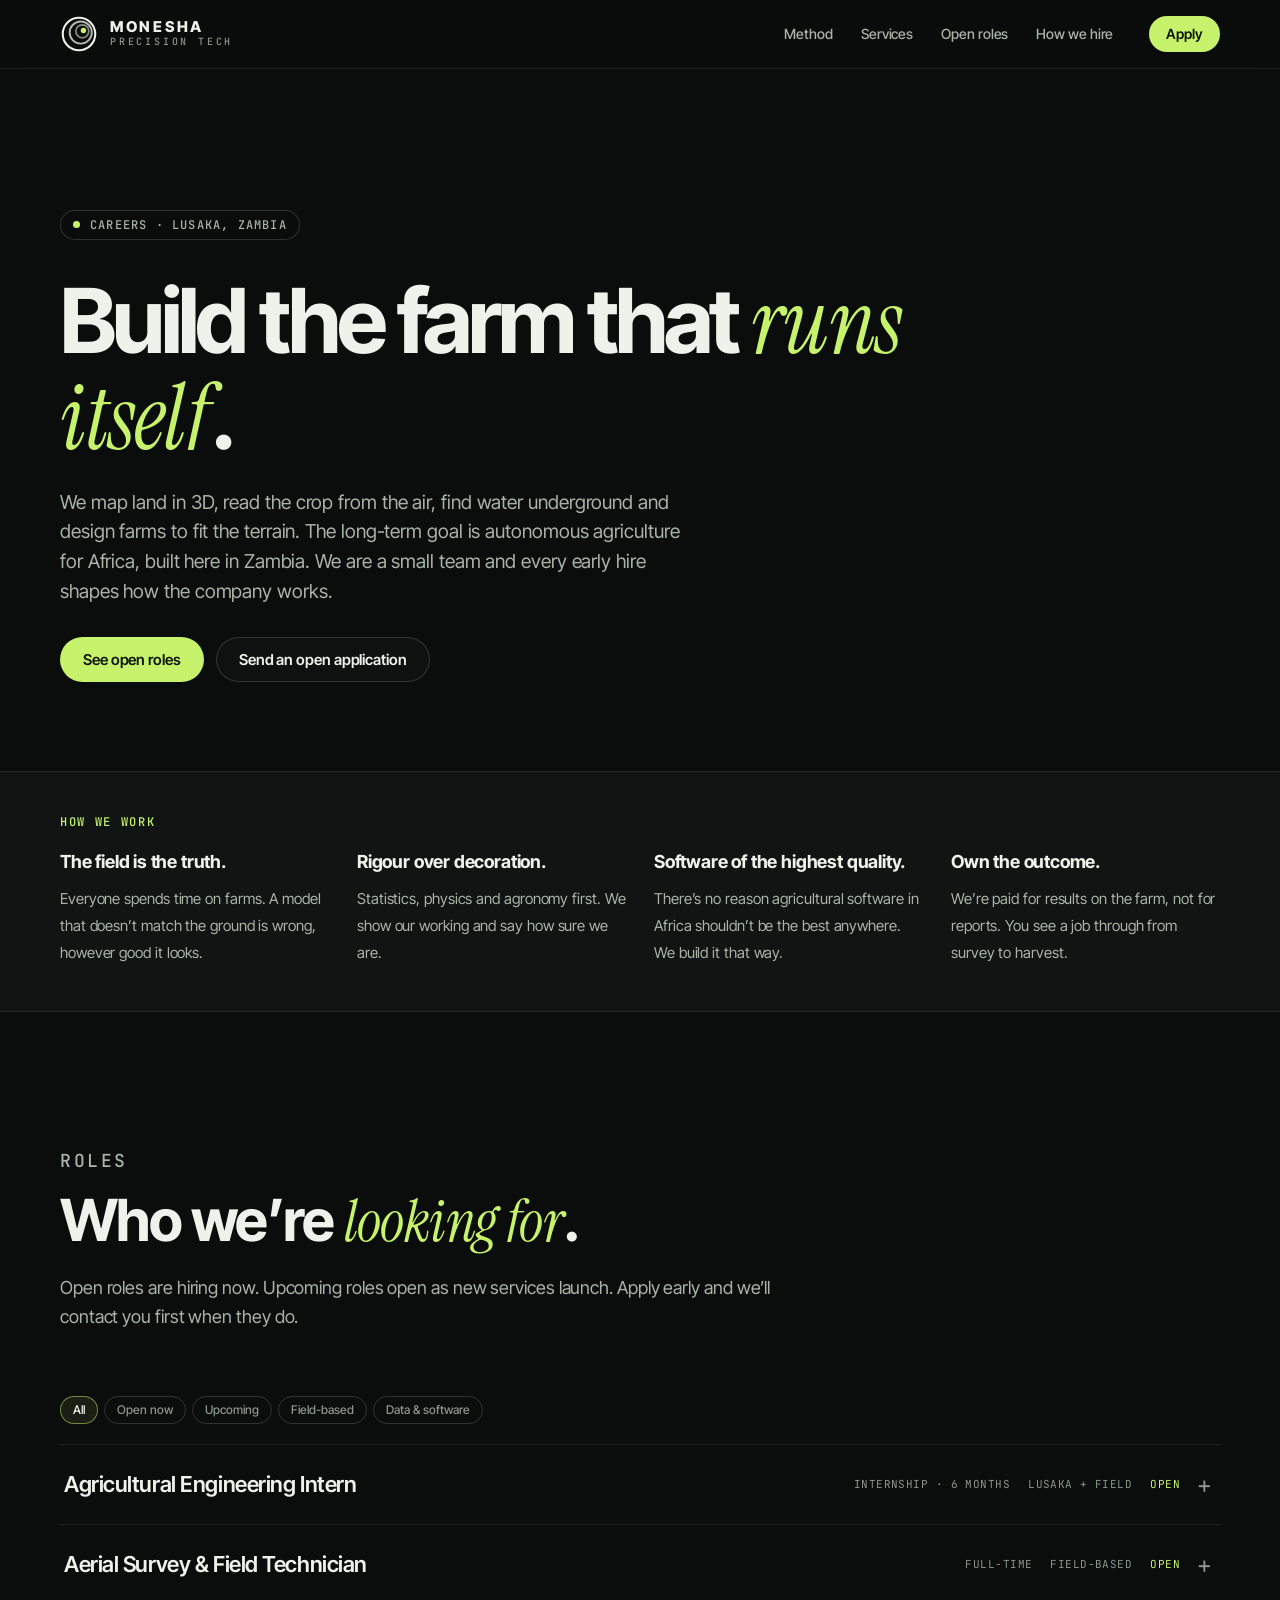
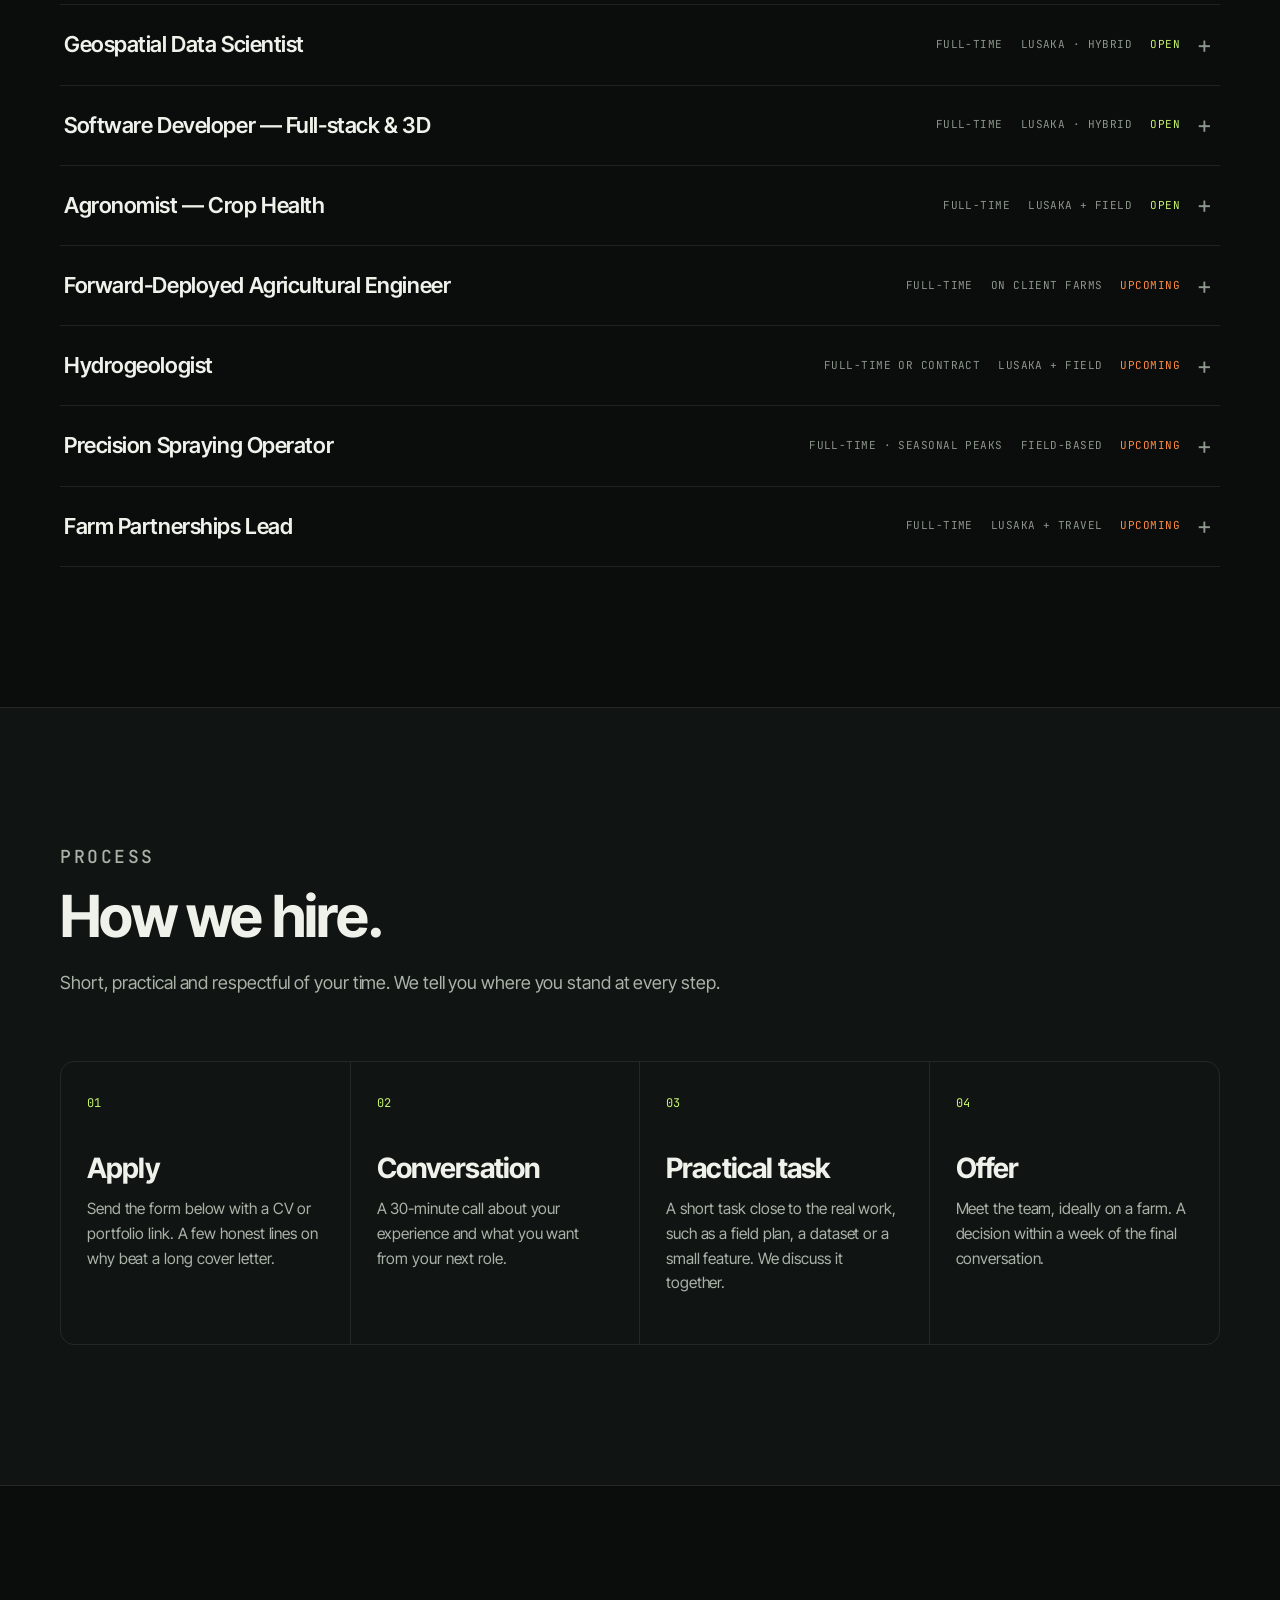
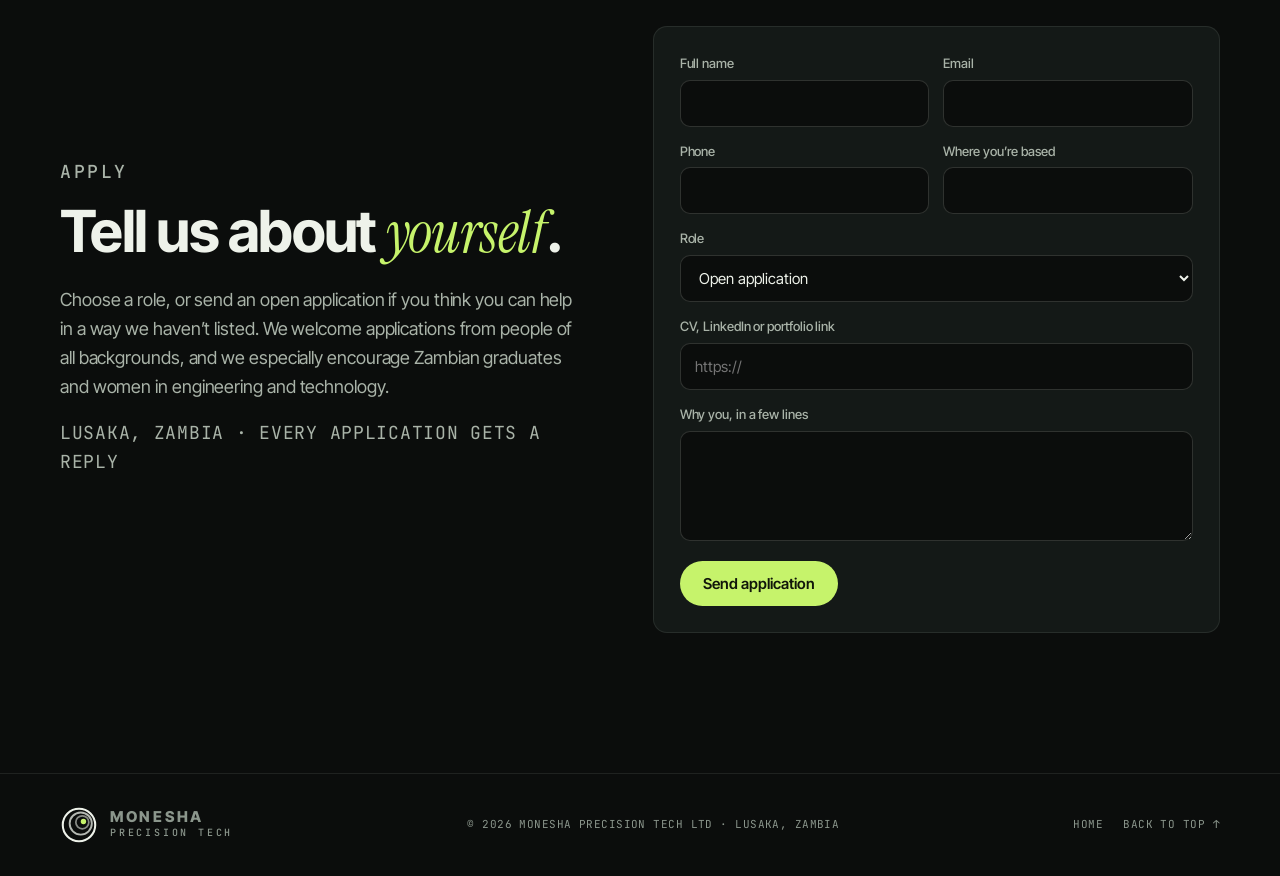
==== careers.html @ 2f316103 "Monesha Precision Tech website Landing page with a live 3D digital twin, groundwater model, crop fit" ====
<!doctype html>
<html lang="en" class="no-js">
<head>
  <meta charset="utf-8">
  <meta name="viewport" content="width=device-width, initial-scale=1">
  <title>Careers — Monesha Precision Tech</title>
  <meta name="description" content="Join Monesha Precision Tech in Lusaka. Roles in agricultural engineering, geospatial data science, software, agronomy and field survey.">
  <meta name="theme-color" content="#0b0d0c">
  <link rel="icon" href="assets/logo.svg" type="image/svg+xml">
  <link rel="icon" href="assets/icons/favicon-32.png" sizes="32x32" type="image/png">
  <link rel="canonical" href="https://chipo385.github.io/monesha/careers.html">
  <link rel="manifest" href="site.webmanifest">
  <link rel="apple-touch-icon" href="assets/icons/apple-touch-icon.png">
  <meta property="og:type" content="website">
  <meta property="og:site_name" content="Monesha Precision Tech">
  <meta property="og:title" content="Careers — Monesha Precision Tech">
  <meta property="og:description" content="Join Monesha Precision Tech in Lusaka. Roles in agricultural engineering, geospatial data science, software, agronomy and field survey.">
  <meta property="og:url" content="https://chipo385.github.io/monesha/careers.html">
  <meta property="og:image" content="https://chipo385.github.io/monesha/assets/og.jpg">
  <meta property="og:image:width" content="1200">
  <meta property="og:image:height" content="630">
  <meta property="og:locale" content="en_ZM">
  <meta name="twitter:card" content="summary_large_image">
  <meta name="twitter:title" content="Careers — Monesha Precision Tech">
  <meta name="twitter:description" content="Join Monesha Precision Tech in Lusaka. Roles in agricultural engineering, geospatial data science, software, agronomy and field survey.">
  <meta name="twitter:image" content="https://chipo385.github.io/monesha/assets/og.jpg">
  <script>document.documentElement.className = document.documentElement.className.replace("no-js", "js");</script>
  <link rel="preconnect" href="https://fonts.googleapis.com">
  <link rel="preconnect" href="https://fonts.gstatic.com" crossorigin>
  <link href="https://fonts.googleapis.com/css2?family=Inter+Tight:wght@400;500;600;700;800&family=Instrument+Serif:ital@0;1&family=JetBrains+Mono:wght@400;500&display=swap" rel="stylesheet">
  <link rel="stylesheet" href="css/styles.css">
</head>
<body>
  <a class="skip" href="#main">Skip to content</a>

  <header class="nav" id="top">
    <div class="wrap nav__inner">
      <a class="brand" href="index.html" aria-label="Monesha Precision Tech home">
        <svg class="brand__mark" viewBox="0 0 48 48" fill="none" aria-hidden="true"><circle cx="24" cy="24" r="20.5" stroke="currentColor" stroke-width="2.6"/><circle cx="26.2" cy="22.2" r="14" stroke="currentColor" stroke-width="2.4" opacity=".75"/><circle cx="28.2" cy="20.6" r="8.2" stroke="currentColor" stroke-width="2.2" opacity=".55"/><circle cx="29.6" cy="19.5" r="3.4" class="brand__dot"/></svg>
        <span class="brand__word">MONESHA<small>PRECISION TECH</small></span>
      </a>
      <nav class="nav__links" aria-label="Primary">
        <a href="index.html#method">Method</a>
        <a href="index.html#engage">Services</a>
        <a href="#roles">Open roles</a>
        <a href="#how">How we hire</a>
      </nav>
      <a class="btn btn--primary btn--sm" href="#apply">Apply</a>
      <button class="nav__toggle" aria-label="Open menu" aria-expanded="false" aria-controls="mobile-menu"><span></span><span></span></button>
    </div>
    <nav class="nav__mobile" id="mobile-menu" aria-label="Mobile" hidden>
      <a href="index.html">Home</a><a href="index.html#engage">Services</a><a href="#roles">Open roles</a><a href="#how">How we hire</a>
      <a href="#apply" class="btn btn--primary">Apply</a>
    </nav>
  </header>

  <main id="main">
    <section class="section careers-hero" aria-labelledby="c-title">
      <div class="wrap">
        <p class="eyebrow"><span class="pulse"></span>Careers · Lusaka, Zambia</p>
        <h1 id="c-title">Build the farm that <em>runs itself</em>.</h1>
        <p class="lede">We map land in 3D, read the crop from the air, find water underground and design farms to fit the terrain. The long-term goal is autonomous agriculture for Africa, built here in Zambia. We are a small team and every early hire shapes how the company works.</p>
        <div class="hero__cta">
          <a class="btn btn--primary" href="#roles">See open roles</a>
          <a class="btn btn--ghost" href="#apply">Send an open application</a>
        </div>
      </div>
    </section>

    <section class="band" aria-labelledby="values-title">
      <div class="wrap">
        <h2 id="values-title" class="kicker">How we work</h2>
        <ul class="values">
          <li><strong>The field is the truth.</strong><span>Everyone spends time on farms. A model that doesn’t match the ground is wrong, however good it looks.</span></li>
          <li><strong>Rigour over decoration.</strong><span>Statistics, physics and agronomy first. We show our working and say how sure we are.</span></li>
          <li><strong>Software of the highest quality.</strong><span>There’s no reason agricultural software in Africa shouldn’t be the best anywhere. We build it that way.</span></li>
          <li><strong>Own the outcome.</strong><span>We’re paid for results on the farm, not for reports. You see a job through from survey to harvest.</span></li>
        </ul>
      </div>
    </section>

    <section class="section" id="roles" aria-labelledby="roles-title">
      <div class="wrap">
        <header class="section__head">
          <p class="kicker">Roles</p>
          <h2 id="roles-title">Who we’re <em>looking for</em>.</h2>
          <p>Open roles are hiring now. Upcoming roles open as new services launch. Apply early and we’ll contact you first when they do.</p>
        </header>

        <div class="chips role-filter" role="group" aria-label="Filter roles">
          <button class="chip is-on" data-filter="all" aria-pressed="true">All</button>
          <button class="chip" data-filter="open" aria-pressed="false">Open now</button>
          <button class="chip" data-filter="upcoming" aria-pressed="false">Upcoming</button>
          <button class="chip" data-filter="field" aria-pressed="false">Field-based</button>
          <button class="chip" data-filter="tech" aria-pressed="false">Data &amp; software</button>
        </div>

        <div class="roles">
          <details class="role" data-tags="open field" id="role-ag-intern">
            <summary>
              <span class="role__title">Agricultural Engineering Intern</span>
              <span class="role__meta mono"><span>Internship · 6 months</span><span>Lusaka + field</span><span class="role__status is-open">Open</span></span>
            </summary>
            <div class="role__body">
              <p>Work alongside our engineers on real farm projects: surveys, irrigation layouts, drainage plans and borehole siting. You’ll learn how a farm is designed from a 3D model and then built on the ground.</p>
              <div class="role__cols">
                <div><h4>You will</h4><ul>
                  <li>Join field surveys and soil sampling across Central Province</li>
                  <li>Help draft irrigation, drainage and field layouts in CAD and GIS</li>
                  <li>Check designs against the terrain model and site conditions</li>
                  <li>Write up field reports for clients</li>
                </ul></div>
                <div><h4>You bring</h4><ul>
                  <li>Final-year or recent graduate in agricultural, civil or water engineering</li>
                  <li>Basic CAD or GIS skills, or real eagerness to learn them fast</li>
                  <li>Happy working outdoors and travelling to farms</li>
                  <li>Driver’s licence is a plus</li>
                </ul></div>
              </div>
              <a class="btn btn--ghost btn--sm" href="#apply" data-apply="Agricultural Engineering Intern">Apply for this role</a>
            </div>
          </details>

          <details class="role" data-tags="open field" id="role-field-tech">
            <summary>
              <span class="role__title">Aerial Survey &amp; Field Technician</span>
              <span class="role__meta mono"><span>Full-time</span><span>Field-based</span><span class="role__status is-open">Open</span></span>
            </summary>
            <div class="role__body">
              <p>Plan and fly aerial surveys, run ground control and soil sampling, and make sure every dataset that comes back from a farm is complete, accurate and safe to use.</p>
              <div class="role__cols">
                <div><h4>You will</h4><ul>
                  <li>Plan and fly mapping and crop-health missions on client farms</li>
                  <li>Set out ground control and check positional accuracy</li>
                  <li>Collect soil samples and field observations to protocol</li>
                  <li>Keep flight logs, maintenance records and safety procedures up to date</li>
                </ul></div>
                <div><h4>You bring</h4><ul>
                  <li>A remote pilot licence from the Zambia Civil Aviation Authority, or willingness to get one with our support</li>
                  <li>Comfort with GPS, mapping apps and basic data handling</li>
                  <li>Careful, safety-first habits</li>
                  <li>Valid driver’s licence and readiness to travel</li>
                </ul></div>
              </div>
              <a class="btn btn--ghost btn--sm" href="#apply" data-apply="Aerial Survey & Field Technician">Apply for this role</a>
            </div>
          </details>

          <details class="role" data-tags="open tech" id="role-data">
            <summary>
              <span class="role__title">Geospatial Data Scientist</span>
              <span class="role__meta mono"><span>Full-time</span><span>Lusaka · hybrid</span><span class="role__status is-open">Open</span></span>
            </summary>
            <div class="role__body">
              <p>Turn aerial, satellite and soil data into the maps and models clients act on: crop health, stress and disease detection, yield estimates, terrain and water analysis, and crop suitability.</p>
              <div class="role__cols">
                <div><h4>You will</h4><ul>
                  <li>Build processing pipelines for imagery, terrain and point-cloud data</li>
                  <li>Develop and validate models for crop stress, pests, disease and yield</li>
                  <li>Produce prescription maps for fertiliser, lime and targeted spraying</li>
                  <li>Ground-truth results with the field team and measure accuracy honestly</li>
                </ul></div>
                <div><h4>You bring</h4><ul>
                  <li>Strong Python or R, and solid statistics</li>
                  <li>Experience with remote sensing or GIS (raster, vector, coordinate systems)</li>
                  <li>Machine learning for images or spatial data</li>
                  <li>Interest in agriculture; you don’t need to be an agronomist</li>
                </ul></div>
              </div>
              <a class="btn btn--ghost btn--sm" href="#apply" data-apply="Geospatial Data Scientist">Apply for this role</a>
            </div>
          </details>

          <details class="role" data-tags="open tech" id="role-dev">
            <summary>
              <span class="role__title">Software Developer — Full-stack &amp; 3D</span>
              <span class="role__meta mono"><span>Full-time</span><span>Lusaka · hybrid</span><span class="role__status is-open">Open</span></span>
            </summary>
            <div class="role__body">
              <p>Build the platform where clients see their farm: 3D terrain models in the browser, crop and water layers, alerts and reports. It has to be fast, reliable and work on a farm office connection.</p>
              <div class="role__cols">
                <div><h4>You will</h4><ul>
                  <li>Build the web platform front to back: interfaces, APIs and data storage</li>
                  <li>Render large terrain and map datasets smoothly in the browser</li>
                  <li>Build alerting for flood, fire, pests, disease and change</li>
                  <li>Make it work offline and on low bandwidth</li>
                </ul></div>
                <div><h4>You bring</h4><ul>
                  <li>Solid JavaScript/TypeScript and a backend language</li>
                  <li>Experience shipping and maintaining production web apps</li>
                  <li>Interest in WebGL/3D, maps or geospatial data</li>
                  <li>High standards for quality, testing and design</li>
                </ul></div>
              </div>
              <a class="btn btn--ghost btn--sm" href="#apply" data-apply="Software Developer — Full-stack & 3D">Apply for this role</a>
            </div>
          </details>

          <details class="role" data-tags="open field" id="role-agronomist">
            <summary>
              <span class="role__title">Agronomist — Crop Health</span>
              <span class="role__meta mono"><span>Full-time</span><span>Lusaka + field</span><span class="role__status is-open">Open</span></span>
            </summary>
            <div class="role__body">
              <p>Be the bridge between the data and the farmer. You’ll interpret crop-health maps, confirm what’s happening in the field and turn it into clear, practical advice.</p>
              <div class="role__cols">
                <div><h4>You will</h4><ul>
                  <li>Scout flagged zones and confirm pests, disease and nutrient problems</li>
                  <li>Translate analysis into recommendations farmers can act on</li>
                  <li>Advise on crop choice, soil correction and fertiliser plans</li>
                  <li>Help train our models by labelling field observations</li>
                </ul></div>
                <div><h4>You bring</h4><ul>
                  <li>Degree in agronomy, crop science or soil science</li>
                  <li>Field experience with Zambian crops: maize, soybean, wheat, horticulture or orchards</li>
                  <li>Clear communication with farm owners and managers</li>
                  <li>Curiosity about data and remote sensing</li>
                </ul></div>
              </div>
              <a class="btn btn--ghost btn--sm" href="#apply" data-apply="Agronomist — Crop Health">Apply for this role</a>
            </div>
          </details>

          <details class="role" data-tags="upcoming field" id="role-fde">
            <summary>
              <span class="role__title">Forward-Deployed Agricultural Engineer</span>
              <span class="role__meta mono"><span>Full-time</span><span>On client farms</span><span class="role__status">Upcoming</span></span>
            </summary>
            <div class="role__body">
              <p>Embed with a client from survey to commissioning. You own the engineering on site and make sure the farm that was modelled is the farm that gets built.</p>
              <div class="role__cols">
                <div><h4>You will</h4><ul>
                  <li>Lead the design of irrigation, water and drainage systems</li>
                  <li>Supervise contractors and installation against the drawings</li>
                  <li>Commission systems and train farm staff</li>
                  <li>Feed site lessons back into our design tools</li>
                </ul></div>
                <div><h4>You bring</h4><ul>
                  <li>3+ years in agricultural or irrigation engineering</li>
                  <li>Hydraulic design experience (pivots, drip, pumping)</li>
                  <li>Registration with the Engineering Institution of Zambia, or working towards it</li>
                  <li>Comfort leading on site, far from the office</li>
                </ul></div>
              </div>
              <a class="btn btn--ghost btn--sm" href="#apply" data-apply="Forward-Deployed Agricultural Engineer">Register interest</a>
            </div>
          </details>

          <details class="role" data-tags="upcoming field" id="role-hydro">
            <summary>
              <span class="role__title">Hydrogeologist</span>
              <span class="role__meta mono"><span>Full-time or contract</span><span>Lusaka + field</span><span class="role__status">Upcoming</span></span>
            </summary>
            <div class="role__body">
              <p>Lead our groundwater work: structural mapping, geophysical surveys and borehole siting, from desk study to pump test.</p>
              <div class="role__cols">
                <div><h4>You will</h4><ul>
                  <li>Interpret terrain, lineament and geophysical data for drilling targets</li>
                  <li>Build water-table and aquifer models for client sites</li>
                  <li>Supervise drilling and pump tests</li>
                  <li>Write groundwater reports and permit applications</li>
                </ul></div>
                <div><h4>You bring</h4><ul>
                  <li>Degree in geology, hydrogeology or geophysics</li>
                  <li>Groundwater experience in basement or sedimentary terrain</li>
                  <li>Familiarity with Zambian water resource regulations</li>
                </ul></div>
              </div>
              <a class="btn btn--ghost btn--sm" href="#apply" data-apply="Hydrogeologist">Register interest</a>
            </div>
          </details>

          <details class="role" data-tags="upcoming field" id="role-spray">
            <summary>
              <span class="role__title">Precision Spraying Operator</span>
              <span class="role__meta mono"><span>Full-time · seasonal peaks</span><span>Field-based</span><span class="role__status">Upcoming</span></span>
            </summary>
            <div class="role__body">
              <p>Run targeted spraying missions on the zones our crop analysis flags. Precise, safe and fully recorded.</p>
              <div class="role__cols">
                <div><h4>You will</h4><ul>
                  <li>Plan and fly targeted spraying from prescription maps</li>
                  <li>Mix and handle crop protection products safely</li>
                  <li>Record every application for the client and regulators</li>
                </ul></div>
                <div><h4>You bring</h4><ul>
                  <li>Remote pilot licence, or willingness to get one</li>
                  <li>Training or experience in agrochemical handling</li>
                  <li>Strict safety discipline</li>
                </ul></div>
              </div>
              <a class="btn btn--ghost btn--sm" href="#apply" data-apply="Precision Spraying Operator">Register interest</a>
            </div>
          </details>

          <details class="role" data-tags="upcoming" id="role-bd">
            <summary>
              <span class="role__title">Farm Partnerships Lead</span>
              <span class="role__meta mono"><span>Full-time</span><span>Lusaka + travel</span><span class="role__status">Upcoming</span></span>
            </summary>
            <div class="role__body">
              <p>Grow our client base among commercial farms, plantations, investors and agricultural lenders, and keep those clients for the long term.</p>
              <div class="role__cols">
                <div><h4>You will</h4><ul>
                  <li>Build relationships across Mkushi, Chisamba, Mazabuka and Mpongwe</li>
                  <li>Turn pilots into long-term Watch subscriptions</li>
                  <li>Develop partnerships with banks, input suppliers and estates</li>
                </ul></div>
                <div><h4>You bring</h4><ul>
                  <li>A network in Zambian commercial agriculture or agri-finance</li>
                  <li>A record of closing and keeping business clients</li>
                  <li>Enough technical curiosity to explain what we do clearly</li>
                </ul></div>
              </div>
              <a class="btn btn--ghost btn--sm" href="#apply" data-apply="Farm Partnerships Lead">Register interest</a>
            </div>
          </details>
        </div>
        <p class="roles__empty" hidden>No roles match this filter.</p>
      </div>
    </section>

    <section class="section section--alt" id="how" aria-labelledby="how-title">
      <div class="wrap">
        <header class="section__head">
          <p class="kicker">Process</p>
          <h2 id="how-title">How we hire.</h2>
          <p>Short, practical and respectful of your time. We tell you where you stand at every step.</p>
        </header>
        <ol class="steps">
          <li class="step"><span class="step__n mono">01</span><h3>Apply</h3><p>Send the form below with a CV or portfolio link. A few honest lines on why beat a long cover letter.</p></li>
          <li class="step"><span class="step__n mono">02</span><h3>Conversation</h3><p>A 30-minute call about your experience and what you want from your next role.</p></li>
          <li class="step"><span class="step__n mono">03</span><h3>Practical task</h3><p>A short task close to the real work, such as a field plan, a dataset or a small feature. We discuss it together.</p></li>
          <li class="step"><span class="step__n mono">04</span><h3>Offer</h3><p>Meet the team, ideally on a farm. A decision within a week of the final conversation.</p></li>
        </ol>
      </div>
    </section>

    <section class="section" id="apply" aria-labelledby="apply-title">
      <div class="wrap split">
        <div class="split__text">
          <p class="kicker">Apply</p>
          <h2 id="apply-title">Tell us about <em>yourself</em>.</h2>
          <p>Choose a role, or send an open application if you think you can help in a way we haven’t listed. We welcome applications from people of all backgrounds, and we especially encourage Zambian graduates and women in engineering and technology.</p>
          <ul class="contact-list" data-contact-group>
            <li><a data-contact="email" hidden><span class="mono">Email</span><span data-value></span></a></li>
          </ul>
          <p class="mono small">Lusaka, Zambia · every application gets a reply</p>
        </div>
        <form class="form card" id="apply-form" novalidate>
          <div class="form__grid">
            <label>Full name<input name="name" autocomplete="name" required></label>
            <label>Email<input name="email" type="email" autocomplete="email" required></label>
            <label>Phone<input name="phone" type="tel" autocomplete="tel"></label>
            <label>Where you’re based<input name="location"></label>
            <label class="full">Role
              <select name="role" id="apply-role">
                <option>Open application</option>
                <option>Agricultural Engineering Intern</option>
                <option>Aerial Survey &amp; Field Technician</option>
                <option>Geospatial Data Scientist</option>
                <option>Software Developer — Full-stack &amp; 3D</option>
                <option>Agronomist — Crop Health</option>
                <option>Forward-Deployed Agricultural Engineer</option>
                <option>Hydrogeologist</option>
                <option>Precision Spraying Operator</option>
                <option>Farm Partnerships Lead</option>
              </select>
            </label>
            <label class="full">CV, LinkedIn or portfolio link<input name="link" type="url" placeholder="https://"></label>
            <label class="full">Why you, in a few lines<textarea name="message" rows="4"></textarea></label>
            <label class="hp" aria-hidden="true">Leave empty<input name="_gotcha" tabindex="-1" autocomplete="off"></label>
          </div>
          <button class="btn btn--primary" type="submit">Send application</button>
          <p class="form__status" role="status"></p>
        </form>
      </div>
    </section>
  </main>

  <footer class="footer">
    <div class="wrap footer__inner">
      <a class="brand" href="index.html"><svg class="brand__mark" viewBox="0 0 48 48" fill="none" aria-hidden="true"><circle cx="24" cy="24" r="20.5" stroke="currentColor" stroke-width="2.6"/><circle cx="26.2" cy="22.2" r="14" stroke="currentColor" stroke-width="2.4" opacity=".75"/><circle cx="28.2" cy="20.6" r="8.2" stroke="currentColor" stroke-width="2.2" opacity=".55"/><circle cx="29.6" cy="19.5" r="3.4" class="brand__dot"/></svg><span class="brand__word">MONESHA<small>PRECISION TECH</small></span></a>
      <p class="mono">© <span id="year">2026</span> Monesha Precision Tech Ltd · Lusaka, Zambia</p>
      <nav class="footer__links" aria-label="Footer">
        <a class="mono" data-contact="email" hidden><span data-value></span></a>
        <a class="mono" href="index.html">Home</a>
        <a class="mono" href="#top">Back to top ↑</a>
      </nav>
    </div>
  </footer>

  <script type="module" src="js/careers.js"></script>
</body>
</html>
---- css/styles.css ----
/* Monesha Precision Tech — design tokens */
:root {
  --bg: #0b0d0c;
  --bg-2: #101412;
  --surface: #141917;
  --line: rgba(232, 240, 228, 0.09);
  --line-2: rgba(232, 240, 228, 0.16);
  --ink: #eef2ea;
  --ink-2: #a9b3a8;
  --ink-3: #8b968c;
  --accent: #c6f36b;
  --accent-ink: #11160a;
  --water: #48a8e8;
  --warn: #ff8a3d;
  --danger: #ff5a4a;

  --font: 'Inter Tight', system-ui, -apple-system, sans-serif;
  --serif: 'Instrument Serif', Georgia, serif;
  --mono: 'JetBrains Mono', ui-monospace, monospace;

  --wrap: 1240px;
  --gutter: clamp(16px, 4vw, 40px);
  --radius: 14px;
  color-scheme: dark;
}

*, *::before, *::after { box-sizing: border-box; }
html { scroll-behavior: smooth; -webkit-text-size-adjust: 100%; scroll-padding-top: 76px; }
@media (prefers-reduced-motion: reduce) { html { scroll-behavior: auto; } *, *::before, *::after { animation: none !important; transition: none !important; } }
body {
  margin: 0; background: var(--bg); color: var(--ink);
  font: 400 17px/1.6 var(--font); letter-spacing: -0.005em;
  -webkit-font-smoothing: antialiased; overflow-x: hidden;
}
img { max-width: 100%; display: block; height: auto; }
a { color: inherit; }
h1, h2, h3 { margin: 0; font-weight: 700; letter-spacing: -0.03em; line-height: 1.05; }
h1 em, h2 em { font-family: var(--serif); font-style: italic; font-weight: 400; letter-spacing: -0.01em; color: var(--accent); }
p { margin: 0 0 1em; }
.mono { font-family: var(--mono); font-size: 0.75rem; letter-spacing: 0.04em; text-transform: uppercase; }
.small { font-size: 0.72rem; color: var(--ink-3); }
.sr-only { position: absolute; width: 1px; height: 1px; overflow: hidden; clip: rect(0 0 0 0); white-space: nowrap; }
.skip { position: absolute; left: 12px; top: -60px; background: var(--accent); color: var(--accent-ink); padding: 8px 14px; border-radius: 8px; z-index: 100; }
.skip:focus { top: 12px; }
:focus-visible { outline: 2px solid var(--accent); outline-offset: 3px; border-radius: 6px; }
.wrap { width: 100%; max-width: var(--wrap); margin: 0 auto; padding: 0 var(--gutter); }

/* Buttons */
.btn {
  display: inline-flex; align-items: center; justify-content: center; gap: 8px;
  padding: 14px 22px; border-radius: 999px; border: 1px solid transparent;
  font: 600 15px/1 var(--font); text-decoration: none; cursor: pointer;
  transition: background .2s, box-shadow .2s, border-color .2s, color .2s, transform .2s;
}
.btn--primary { background: var(--accent); color: var(--accent-ink); }
.btn--primary:hover { box-shadow: 0 0 0 6px rgba(198, 243, 107, 0.14), 0 10px 40px -10px rgba(198, 243, 107, 0.6); transform: translateY(-1px); }
.btn--ghost { border-color: var(--line-2); color: var(--ink); background: rgba(255,255,255,0.02); }
.btn--ghost:hover { border-color: var(--ink-2); background: rgba(255,255,255,0.06); }
.btn--sm { padding: 10px 16px; font-size: 14px; }
.icon-btn {
  min-width: 36px; height: 36px; padding: 0 10px; border-radius: 10px;
  border: 1px solid var(--line-2); background: rgba(11, 13, 12, 0.7); color: var(--ink);
  font: 500 18px/1 var(--font); cursor: pointer; backdrop-filter: blur(8px);
}
.icon-btn--wide { font: 500 12px/1 var(--mono); text-transform: uppercase; letter-spacing: .05em; }
.icon-btn:hover, .icon-btn[aria-pressed="true"] { border-color: var(--accent); color: var(--accent); }
.only-touch { display: none; }
@media (pointer: coarse) { .only-touch { display: inline-flex; align-items: center; } }

/* Nav */
.nav { position: sticky; top: 0; z-index: 50; background: rgba(11, 13, 12, 0.72); backdrop-filter: blur(14px) saturate(140%); border-bottom: 1px solid var(--line); }
.nav__inner { display: flex; align-items: center; gap: 24px; height: 68px; }
.brand { display: flex; align-items: center; gap: 12px; text-decoration: none; color: var(--ink); }
.brand__mark { width: 38px; height: 38px; flex: none; color: var(--ink); }
.brand__dot { fill: var(--accent); }
.brand__word { display: flex; flex-direction: column; font-weight: 800; letter-spacing: 0.18em; font-size: 15px; line-height: 1.1; }
.brand__word small { font: 500 10px/1.4 var(--mono); letter-spacing: 0.28em; color: var(--ink-3); }
.nav__links { display: flex; gap: 4px; margin-left: auto; }
.nav__links a { padding: 8px 12px; border-radius: 8px; text-decoration: none; color: var(--ink-2); font-size: 14px; font-weight: 500; transition: color .2s, background .2s; }
.nav__links a:hover { color: var(--ink); background: rgba(255,255,255,0.05); }
.nav__links a[aria-current] { color: var(--ink); background: rgba(198,243,107,0.08); box-shadow: inset 0 -1.5px 0 var(--accent); }
.nav__mobile a[aria-current]:not(.btn) { color: var(--accent); }
.nav { transition: box-shadow .3s, background .3s; }
.nav.is-scrolled { box-shadow: 0 10px 30px -18px rgba(0,0,0,.8); background: rgba(11, 13, 12, 0.86); }
.nav__toggle { display: none; margin-left: auto; width: 40px; height: 40px; border: 1px solid var(--line-2); background: none; border-radius: 10px; cursor: pointer; flex-direction: column; justify-content: center; align-items: center; gap: 5px; }
.nav__toggle span { width: 16px; height: 1.5px; background: var(--ink); transition: transform .2s; }
.nav__toggle[aria-expanded="true"] span:first-child { transform: translateY(3.25px) rotate(45deg); }
.nav__toggle[aria-expanded="true"] span:last-child { transform: translateY(-3.25px) rotate(-45deg); }
.nav__mobile { display: flex; flex-direction: column; padding: 8px var(--gutter) 20px; gap: 2px; border-top: 1px solid var(--line); }
.nav__mobile[hidden] { display: none; }
.nav__mobile a:not(.btn) { padding: 12px 0; text-decoration: none; border-bottom: 1px solid var(--line); font-weight: 500; }
.nav__mobile .btn { margin-top: 14px; }
@media (max-width: 960px) {
  .nav__links, .nav__inner > .btn { display: none; }
  .nav__toggle { display: flex; }
}

/* Hero */
.hero { position: relative; min-height: calc(100svh - 68px); display: grid; grid-template-rows: 1fr auto; overflow: hidden; }
.hero__stage { position: absolute; inset: 0; }
#hero-canvas { width: 100%; height: 100%; display: block; cursor: grab; }
#hero-canvas:active { cursor: grabbing; }
.hero__fade { position: absolute; inset: 0; pointer-events: none;
  background:
    linear-gradient(90deg, var(--bg) 0%, rgba(11,13,12,0.82) 26%, rgba(11,13,12,0) 58%),
    linear-gradient(0deg, var(--bg) 0%, rgba(11,13,12,0) 30%),
    radial-gradient(120% 70% at 70% 40%, rgba(198,243,107,0.05), transparent 60%);
}
.hero__content { position: relative; z-index: 2; align-self: center; padding-top: clamp(40px, 8vh, 96px); padding-bottom: 32px; pointer-events: none; }
.hero__content > * { pointer-events: auto; max-width: 560px; }
.hero__content > h1 { max-width: 760px; }
.eyebrow { display: inline-flex; align-items: center; gap: 10px; font: 500 12px/1 var(--mono); letter-spacing: .1em; text-transform: uppercase; color: var(--ink-2); padding: 8px 12px; border: 1px solid var(--line-2); border-radius: 999px; background: rgba(11,13,12,0.5); }
.pulse { width: 7px; height: 7px; border-radius: 50%; background: var(--accent); box-shadow: 0 0 0 0 rgba(198,243,107,.6); animation: pulse 2.4s infinite; }
@keyframes pulse { 70% { box-shadow: 0 0 0 9px rgba(198,243,107,0); } 100% { box-shadow: 0 0 0 0 rgba(198,243,107,0); } }
.hero h1 { font-size: clamp(44px, 7.4vw, 96px); margin: 22px 0 22px; letter-spacing: -0.045em; }
.lede { font-size: clamp(17px, 1.5vw, 20px); color: var(--ink-2); line-height: 1.55; }
.hero__cta { display: flex; flex-wrap: wrap; gap: 12px; margin-top: 30px; }

.hud { position: relative; z-index: 3; margin: 0 auto 24px; width: calc(100% - 2 * var(--gutter)); max-width: calc(var(--wrap) - 2 * var(--gutter));
  display: grid; gap: 12px; padding: 14px; border-radius: var(--radius); border: 1px solid var(--line-2);
  background: rgba(14, 18, 16, 0.72); backdrop-filter: blur(14px); }
.hud > *, .hud__row > *, .hud__row--time input { min-width: 0; }
.hud__row { display: flex; align-items: center; gap: 12px; flex-wrap: wrap; justify-content: space-between; }
.hud__row--time { display: grid; grid-template-columns: auto 1fr minmax(200px, auto); gap: 14px; }
.hud__row--time output { color: var(--accent); text-align: right; }
.hud__tools { display: flex; gap: 6px; }
.hud__note { margin: 0; color: var(--ink-3); font-size: 11px; }
.seg { display: inline-flex; padding: 3px; border-radius: 11px; background: rgba(255,255,255,0.04); border: 1px solid var(--line); overflow-x: auto; max-width: 100%; scrollbar-width: none; }
.seg button { border: 0; background: none; color: var(--ink-2); font: 500 13px/1 var(--font); padding: 9px 14px; border-radius: 8px; cursor: pointer; white-space: nowrap; transition: background .2s, color .2s; }
.seg button[aria-checked="true"] { background: var(--ink); color: var(--bg); }
.seg button:not([aria-checked="true"]):hover { color: var(--ink); }
.stats { display: grid; grid-template-columns: repeat(4, 1fr); margin: 0; border-top: 1px solid var(--line); padding-top: 12px; gap: 8px; }
.stats div { min-width: 0; }
.stats dt { font: 500 11px/1.3 var(--mono); text-transform: uppercase; letter-spacing: .06em; color: var(--ink-3); }
.stats dd { margin: 4px 0 0; font-size: 22px; font-weight: 600; letter-spacing: -0.02em; font-variant-numeric: tabular-nums; }

input[type="range"] { -webkit-appearance: none; appearance: none; width: 100%; height: 22px; background: transparent; cursor: pointer; }
input[type="range"]::-webkit-slider-runnable-track { height: 3px; border-radius: 3px; background: linear-gradient(90deg, var(--accent) var(--fill, 0%), var(--line-2) var(--fill, 0%)); }
input[type="range"]::-moz-range-track { height: 3px; border-radius: 3px; background: var(--line-2); }
input[type="range"]::-moz-range-progress { height: 3px; background: var(--accent); }
input[type="range"]::-webkit-slider-thumb { -webkit-appearance: none; width: 18px; height: 18px; margin-top: -7.5px; border-radius: 50%; background: var(--ink); border: 3px solid var(--accent); box-shadow: 0 0 0 4px rgba(198,243,107,0.15); }
input[type="range"]::-moz-range-thumb { width: 12px; height: 12px; border-radius: 50%; background: var(--ink); border: 3px solid var(--accent); }

@media (max-width: 760px) {
  .hero { display: flex; flex-direction: column; min-height: 0; }
  .hero__stage { position: relative; order: 2; height: 62vh; min-height: 380px; }
  .hero__fade { background: linear-gradient(180deg, var(--bg) 0%, rgba(11,13,12,0) 18%, rgba(11,13,12,0) 80%, var(--bg) 100%); }
  .hero__content { order: 1; padding-top: 36px; padding-bottom: 8px; }
  .hud { order: 3; margin-top: -40px; }
  .hud__row--time { grid-template-columns: 1fr; gap: 4px; }
  .hud__row--time output { text-align: left; }
  .stats { grid-template-columns: repeat(2, 1fr); row-gap: 12px; }
}

/* Bands & sections */
.band { border-block: 1px solid var(--line); background: var(--bg-2); padding: 44px 0; }
.facts { list-style: none; padding: 0; margin: 0; display: grid; grid-template-columns: repeat(3, 1fr); gap: 32px; }
.facts strong { display: block; font-size: clamp(36px, 4.4vw, 54px); letter-spacing: -0.04em; line-height: 1; margin-bottom: 10px; }
.facts span { color: var(--ink-2); font-size: 15.5px; }
.facts__src { margin: 26px 0 0; color: var(--ink-3); font-size: 11px; }
@media (max-width: 760px) { .facts { grid-template-columns: 1fr; gap: 24px; } }

.section { padding: clamp(80px, 11vw, 140px) 0; }
.section--alt { background: var(--bg-2); border-block: 1px solid var(--line); }
.section__head { max-width: 760px; margin-bottom: clamp(40px, 6vw, 64px); }
.section__head--center { margin-inline: auto; text-align: center; }
.section h2 { font-size: clamp(34px, 4.6vw, 58px); margin-bottom: 22px; }
.section__head p, .split__text p { color: var(--ink-2); font-size: 18px; }
.kicker { font: 500 12px/1 var(--mono); letter-spacing: .14em; text-transform: uppercase; color: var(--accent); margin-bottom: 20px; }

.split { display: grid; grid-template-columns: 1fr 1.1fr; gap: clamp(32px, 6vw, 80px); align-items: center; }
.split--rev .split__text { order: 2; }
@media (max-width: 960px) { .split { grid-template-columns: 1fr; } .split--rev .split__text { order: 0; } }

.ticks { list-style: none; padding: 0; margin: 26px 0 0; display: grid; gap: 10px; }
.ticks li { position: relative; padding-left: 26px; color: var(--ink); font-size: 16px; }
.ticks li::before { content: ''; position: absolute; left: 0; top: 0.6em; width: 12px; height: 1.5px; background: var(--accent); }

.card { background: var(--surface); border: 1px solid var(--line); border-radius: var(--radius); }
.tag { padding: 3px 8px; border: 1px solid var(--line-2); border-radius: 6px; color: var(--ink-3); font: 500 11px/1.2 var(--mono); text-transform: uppercase; letter-spacing: .06em; }

/* Steps */
.steps { list-style: none; padding: 0; margin: 0; display: grid; grid-template-columns: repeat(4, 1fr); border: 1px solid var(--line); border-radius: var(--radius); overflow: hidden; }
.step { padding: 32px 26px; border-right: 1px solid var(--line); position: relative; transition: background .3s; display: flex; flex-direction: column; }
.step:last-child { border-right: 0; }
.step:hover { background: rgba(198, 243, 107, 0.03); }
.step__n { color: var(--accent); }
.step h3 { font-size: 28px; margin: 40px 0 14px; }
.step p { color: var(--ink-2); font-size: 15.5px; }
.step__out { margin: auto 0 0; padding-top: 16px; border-top: 1px dashed var(--line-2); color: var(--ink-3) !important; font-size: 11px !important; }
@media (max-width: 960px) { .steps { grid-template-columns: 1fr 1fr; } .step:nth-child(2) { border-right: 0; } .step:nth-child(-n+2) { border-bottom: 1px solid var(--line); } }
@media (max-width: 600px) { .steps { grid-template-columns: 1fr; } .step { border-right: 0; border-bottom: 1px solid var(--line); } .step:last-child { border-bottom: 0; } .step h3 { margin-top: 18px; } }

/* 3D viewer */
.viewer { margin: 0; border: 1px solid var(--line-2); border-radius: var(--radius); overflow: hidden; background: #0d100f; }
.viewer__bar { display: flex; justify-content: space-between; align-items: center; padding: 12px 16px; border-bottom: 1px solid var(--line); color: var(--ink-2); font-size: 11px; }
.viewer__canvas { position: relative; aspect-ratio: 4 / 3.3; background: radial-gradient(80% 70% at 50% 40%, #16201c, #0d100f); }
.viewer__canvas canvas { width: 100%; height: 100%; display: block; cursor: grab; }
.viewer__tools { position: absolute; right: 12px; top: 12px; display: flex; gap: 6px; }
.viewer__controls { padding: 16px; display: grid; gap: 14px; border-top: 1px solid var(--line); }
.chips { display: flex; flex-wrap: wrap; gap: 6px; }
.chip { border: 1px solid var(--line-2); background: none; color: var(--ink-3); border-radius: 999px; padding: 7px 12px; font: 500 12px/1 var(--font); cursor: pointer; transition: all .2s; }
.chip.is-on { border-color: rgba(198,243,107,0.5); color: var(--ink); background: rgba(198,243,107,0.08); }
.range { display: grid; grid-template-columns: auto 1fr auto; gap: 12px; align-items: center; color: var(--ink-3); }
.range .mono { font-size: 11px; }
.range--stack { grid-template-columns: 1fr; gap: 2px; }
.range--stack label { display: flex; justify-content: space-between; font-size: 14px; color: var(--ink-2); }
.range--stack output { color: var(--ink); font-size: 12px; }
.readout { margin: 0; display: grid; grid-template-columns: repeat(3, 1fr); gap: 10px; }
.readout dt { font-size: 12px; color: var(--ink-3); display: flex; gap: 7px; align-items: baseline; line-height: 1.3; }
.readout dd { margin: 4px 0 0; font-size: 20px; font-weight: 600; font-variant-numeric: tabular-nums; }
.readout dd.bad { color: var(--danger); }
.readout dd.ok { color: var(--accent); }
.sw { display: inline-block; width: 9px; height: 9px; border-radius: 2px; flex: none; }
.sw--a { background: var(--accent); } .sw--b { background: var(--danger); } .sw--frac { background: #7ff0d4; }
.legend { list-style: none; margin: 0; padding: 12px 0 0; border-top: 1px solid var(--line); display: flex; flex-wrap: wrap; gap: 6px 16px; font-size: 12px; color: var(--ink-2); }
.legend li { display: flex; align-items: center; gap: 7px; }
@media (max-width: 560px) { .readout { grid-template-columns: 1fr; } .range { grid-template-columns: 1fr; } .range > span { display: none; } }

/* Fit */
.fit { padding: 22px; }
.fit__inputs { display: grid; grid-template-columns: 1fr 1fr; gap: 14px 22px; padding-bottom: 18px; border-bottom: 1px solid var(--line); }
@media (max-width: 560px) { .fit__inputs { grid-template-columns: 1fr; } }
.fit__list { list-style: none; padding: 0; margin: 14px 0 0; display: grid; gap: 4px; }
.fit__item { display: grid; grid-template-columns: 22px 1fr auto; grid-template-areas: "rank name score" "rank bar bar" "rank why why"; column-gap: 12px; padding: 10px; border-radius: 10px; transition: background .25s; }
.fit__item:first-child { background: rgba(198,243,107,0.07); }
.fit__rank { grid-area: rank; font: 500 12px/1.6 var(--mono); color: var(--ink-3); }
.fit__name { grid-area: name; font-weight: 600; font-size: 15px; }
.fit__name small { color: var(--ink-3); font-weight: 400; margin-left: 6px; font-size: 12.5px; }
.fit__score { grid-area: score; font-variant-numeric: tabular-nums; font-weight: 600; }
.fit__bar { grid-area: bar; height: 4px; border-radius: 4px; background: var(--line); margin-top: 7px; overflow: hidden; }
.fit__bar i { display: block; height: 100%; border-radius: 4px; background: var(--accent); transition: width .45s cubic-bezier(.2,.8,.2,1); }
.fit__item:not(:first-child) .fit__bar i { background: var(--ink-3); }
.fit__why { grid-area: why; font-size: 12.5px; color: var(--ink-3); margin-top: 6px; }
.fit__note { margin: 12px 0 0; color: var(--ink-3); font-size: 11px; }

/* Specs */
.specs { margin: 28px 0; display: grid; gap: 0; border-top: 1px solid var(--line); }
.specs div { display: grid; grid-template-columns: 180px 1fr; gap: 16px; padding: 14px 0; border-bottom: 1px solid var(--line); }
.specs dt { font-weight: 600; font-size: 15px; }
.specs dd { margin: 0; color: var(--ink-2); font-size: 15px; }
@media (max-width: 560px) { .specs div { grid-template-columns: 1fr; gap: 4px; } }
.note { padding: 16px 18px; border-left: 2px solid var(--accent); background: rgba(198,243,107,0.05); border-radius: 0 10px 10px 0; font-size: 16px !important; }
.note strong { color: var(--ink); }


/* Watch */
.watch { display: grid; grid-template-columns: 1.2fr 1fr; gap: 20px; align-items: stretch; }
@media (max-width: 960px) { .watch { grid-template-columns: 1fr; } }
.feed { padding: 6px 0; display: flex; flex-direction: column; }
.feed__head { display: flex; justify-content: space-between; align-items: center; padding: 12px 18px; color: var(--ink-2); font-size: 11px; border-bottom: 1px solid var(--line); }
.feed ul { list-style: none; padding: 0; margin: 0; }
.feed li { display: grid; grid-template-columns: 76px 1fr auto; gap: 12px; padding: 14px 18px; border-bottom: 1px solid var(--line); align-items: baseline; opacity: 0; transform: translateY(6px); transition: opacity .5s, transform .5s; }
.feed.is-in li { opacity: 1; transform: none; }
.feed li:last-child { border-bottom: 0; }
.feed b { font: 500 11px/1 var(--mono); text-transform: uppercase; letter-spacing: .06em; display: flex; align-items: center; gap: 7px; }
.feed b::before { content: ''; width: 7px; height: 7px; border-radius: 50%; background: currentColor; }
.feed p { margin: 0; font-size: 14px; color: var(--ink-2); }
.feed time { font: 400 11px/1 var(--mono); color: var(--ink-3); }
.feed [data-k="flood"] b { color: var(--water); }
.feed [data-k="fire"] b { color: var(--danger); }
.feed [data-k="pest"] b, .feed [data-k="disease"] b { color: var(--warn); }
.feed [data-k="wind"] b { color: #b9c3ff; }
.feed [data-k="change"] b { color: var(--accent); }
@media (max-width: 480px) { .feed li { grid-template-columns: 1fr auto; } .feed li p { grid-column: 1 / -1; grid-row: 2; } }
.pillars { list-style: none; padding: 0; margin: 48px 0 0; display: grid; grid-template-columns: repeat(3, 1fr); gap: 32px; }
.pillars h3 { font-size: 20px; margin-bottom: 10px; letter-spacing: -0.02em; }
.pillars p { color: var(--ink-2); font-size: 15.5px; }
@media (max-width: 760px) { .pillars { grid-template-columns: 1fr; gap: 20px; } }

/* Before / after */
.ba { position: relative; border-radius: var(--radius); overflow: hidden; border: 1px solid var(--line-2); aspect-ratio: 16 / 8.2; user-select: none; }
.ba img { position: absolute; inset: 0; width: 100%; height: 100%; object-fit: cover; }
.ba__before { position: absolute; inset: 0; clip-path: inset(0 calc(100% - var(--pos)) 0 0); }
.ba__handle { position: absolute; top: 0; bottom: 0; left: var(--pos); width: 2px; background: var(--ink); transform: translateX(-1px); pointer-events: none; }
.ba__handle::after { content: '‹ ›'; position: absolute; top: 50%; left: 50%; transform: translate(-50%, -50%); width: 46px; height: 46px; border-radius: 50%; background: var(--ink); color: var(--bg); display: grid; place-items: center; font: 700 16px/1 var(--font); letter-spacing: 2px; box-shadow: 0 6px 30px rgba(0,0,0,.5); }
.ba__range { position: absolute; inset: 0; width: 100%; height: 100%; opacity: 0; cursor: ew-resize; margin: 0; }
.ba__range:focus-visible + .ba__handle, .ba:focus-within .ba__handle::after { box-shadow: 0 0 0 4px var(--accent); }
.ba__label { position: absolute; top: 14px; padding: 6px 10px; border-radius: 8px; background: rgba(11,13,12,0.7); backdrop-filter: blur(8px); font-size: 11px; pointer-events: none; }
.ba__label--l { left: 14px; } .ba__label--r { right: 14px; color: var(--accent); }
.caption { margin-top: 12px; color: var(--ink-3); font-size: 11px; text-align: center; }
@media (max-width: 600px) { .ba { aspect-ratio: 4 / 3.4; } }

/* Services */
.svc { list-style: none; padding: 0; margin: 0; display: grid; grid-template-columns: repeat(3, 1fr); gap: 16px; counter-reset: s; }
.svc__item { border: 1px solid var(--line); border-radius: var(--radius); padding: 26px; background: var(--surface); display: flex; flex-direction: column; transition: border-color .25s, transform .25s; }
.svc__item:hover { border-color: var(--line-2); transform: translateY(-2px); }
.svc__item--feature { border-color: rgba(198,243,107,0.35); background: linear-gradient(180deg, rgba(198,243,107,0.06), var(--surface) 55%); }
.svc__n { color: var(--accent); }
.svc__item h3 { font-size: 22px; margin: 26px 0 12px; letter-spacing: -0.02em; }
.svc__item p { color: var(--ink-2); font-size: 15px; }
.svc__meta { margin: auto 0 0 !important; padding-top: 14px; border-top: 1px dashed var(--line-2); display: flex; justify-content: space-between; gap: 10px; font-size: 11px !important; color: var(--ink-3) !important; }
.svc__ok { color: var(--accent); }
.svc__soon, .soon { color: var(--warn); }
.soon { display: inline-block; margin-left: 6px; font: 500 11px/1 var(--mono); text-transform: uppercase; letter-spacing: .06em; padding: 4px 7px; border: 1px solid rgba(255,138,61,.4); border-radius: 6px; vertical-align: 2px; }
@media (max-width: 960px) { .svc { grid-template-columns: 1fr 1fr; } }
@media (max-width: 600px) { .svc { grid-template-columns: 1fr; } }

.who { margin-top: 56px; padding-top: 28px; border-top: 1px solid var(--line); display: grid; grid-template-columns: 160px 1fr; gap: 24px; }
.who h3 { color: var(--ink-3); font-size: 11px; padding-top: 4px; }
.who ul { list-style: none; padding: 0; margin: 0; display: grid; grid-template-columns: repeat(5, 1fr); gap: 20px; }
.who li { font-size: 14px; color: var(--ink-3); }
.who b { display: block; color: var(--ink); font-size: 15.5px; margin-bottom: 4px; }
@media (max-width: 960px) { .who { grid-template-columns: 1fr; } .who ul { grid-template-columns: 1fr 1fr; } }

/* Roadmap */
.band--road { padding: 56px 0; }
.band--road .kicker { margin-bottom: 26px; }
.road { list-style: none; padding: 0; margin: 0; display: grid; grid-template-columns: repeat(3, 1fr); gap: 0; counter-reset: r; }
.road li { position: relative; padding: 22px 24px 0 0; border-top: 1px solid var(--line-2); font-size: 18px; font-weight: 500; letter-spacing: -0.01em; }
.road li::before { content: ''; position: absolute; top: -5px; left: 0; width: 9px; height: 9px; border-radius: 50%; background: var(--bg-2); border: 1.5px solid var(--ink-3); }
.road li:first-child::before { background: var(--accent); border-color: var(--accent); }
.road span { display: block; color: var(--ink-3); margin-bottom: 8px; font-size: 11px; }
.road li:first-child span { color: var(--accent); }
@media (max-width: 760px) { .road { grid-template-columns: 1fr; gap: 26px; } }

/* Form */
.form { padding: 26px; }
.form__grid { display: grid; grid-template-columns: 1fr 1fr; gap: 14px; margin-bottom: 20px; }
.form .full { grid-column: 1 / -1; }
.form label { display: grid; gap: 6px; font-size: 13px; color: var(--ink-2); font-weight: 500; }
.form input:not([type="checkbox"]), .form select, .form textarea {
  width: 100%; padding: 12px 14px; border-radius: 10px; border: 1px solid var(--line-2); background: var(--bg);
  color: var(--ink); font: 400 15px/1.4 var(--font); transition: border-color .2s, box-shadow .2s;
}
.form input:focus, .form select:focus, .form textarea:focus { outline: none; border-color: var(--accent); box-shadow: 0 0 0 4px rgba(198,243,107,0.12); }
.form [aria-invalid="true"] { border-color: var(--danger) !important; }
.form fieldset { border: 0; padding: 0; margin: 0; display: flex; flex-wrap: wrap; gap: 8px; }
.form legend { font-size: 13px; color: var(--ink-2); font-weight: 500; margin-bottom: 8px; width: 100%; }
.form .check { display: inline-flex; grid-template-columns: none; align-items: center; gap: 8px; padding: 9px 12px; border: 1px solid var(--line-2); border-radius: 999px; cursor: pointer; color: var(--ink); font-size: 13.5px; }
.form .check:has(input:checked) { border-color: var(--accent); background: rgba(198,243,107,0.08); }
.form .check input { accent-color: var(--accent); margin: 0; }
.form__status { margin: 14px 0 0; font-size: 14px; color: var(--ink-2); white-space: pre-wrap; }
.form__status:empty { display: none; }
@media (max-width: 560px) { .form__grid { grid-template-columns: 1fr; } }

/* Footer */
.footer { border-top: 1px solid var(--line); padding: 32px 0; }
.footer__inner { display: flex; align-items: center; justify-content: space-between; gap: 20px; flex-wrap: wrap; }
.footer p { margin: 0; color: var(--ink-3); font-size: 11px; }
.footer a { color: var(--ink-3); text-decoration: none; font-size: 11px; }
.footer a:hover { color: var(--ink); }

/* Reveal on scroll */
.reveal { opacity: 0; transform: translateY(18px); transition: opacity .8s cubic-bezier(.2,.8,.2,1), transform .8s cubic-bezier(.2,.8,.2,1); }
.reveal.is-in { opacity: 1; transform: none; }
.no-webgl .hud, .no-webgl .viewer__canvas canvas { display: none; }

/* Careers */
.careers-hero { padding-bottom: clamp(56px, 7vw, 90px); }
.careers-hero h1 { font-size: clamp(44px, 7vw, 92px); margin: 22px 0; letter-spacing: -0.045em; max-width: 900px; }
.careers-hero .lede { max-width: 640px; }
.values { list-style: none; padding: 0; margin: 0; display: grid; grid-template-columns: repeat(4, 1fr); gap: 28px; }
.values strong { display: block; font-size: 18px; letter-spacing: -0.01em; margin-bottom: 8px; }
.values span { color: var(--ink-2); font-size: 15px; }
@media (max-width: 960px) { .values { grid-template-columns: 1fr 1fr; } }
@media (max-width: 560px) { .values { grid-template-columns: 1fr; } }
.role-filter { margin-bottom: 20px; }
.roles { border-top: 1px solid var(--line); }
.role { border-bottom: 1px solid var(--line); }
.role[hidden] { display: none; }
.role summary { list-style: none; cursor: pointer; display: flex; align-items: center; justify-content: space-between; gap: 16px; padding: 22px 4px; position: relative; padding-right: 40px; }
.role summary::-webkit-details-marker { display: none; }
.role summary::after { content: '+'; position: absolute; right: 8px; top: 50%; transform: translateY(-50%); font: 400 24px/1 var(--font); color: var(--ink-3); transition: transform .2s, color .2s; }
.role[open] summary::after { transform: translateY(-50%) rotate(45deg); color: var(--accent); }
.role summary:hover .role__title { color: var(--accent); }
.role__title { font-size: clamp(18px, 2vw, 22px); font-weight: 600; letter-spacing: -0.02em; transition: color .2s; }
.role__meta { display: flex; gap: 18px; color: var(--ink-3); font-size: 11px; flex-wrap: wrap; justify-content: flex-end; }
.role__status { color: var(--warn); }
.role__status.is-open { color: var(--accent); }
.role__body { padding: 0 4px 28px; max-width: 900px; }
.role__body > p { color: var(--ink-2); font-size: 16.5px; }
.role__cols { display: grid; grid-template-columns: 1fr 1fr; gap: 28px; margin: 18px 0 22px; }
.role__cols h4 { margin: 0 0 10px; font: 500 11px/1 var(--mono); text-transform: uppercase; letter-spacing: .08em; color: var(--ink-3); }
.role__cols ul { margin: 0; padding: 0; list-style: none; display: grid; gap: 8px; }
.role__cols li { position: relative; padding-left: 20px; font-size: 15px; color: var(--ink-2); }
.role__cols li::before { content: ''; position: absolute; left: 0; top: .65em; width: 9px; height: 1.5px; background: var(--accent); }
.roles__empty { color: var(--ink-3); padding: 24px 0; }
@media (max-width: 760px) {
  .role summary { flex-direction: column; align-items: flex-start; gap: 8px; }
  .role__meta { justify-content: flex-start; gap: 12px; }
  .role__cols { grid-template-columns: 1fr; gap: 18px; }
}
.footer .brand { text-decoration: none; }

/* Rendered views: satellite sky view, engineering readouts, outcome */
.viewer--sky { display: flex; flex-direction: column; }
.sky { position: relative; aspect-ratio: 1 / 1; background: #0d100f; overflow: hidden; }
.sky canvas { width: 100%; height: 100%; display: block; }
.sky__scan { position: absolute; left: 0; right: 0; height: 22%; top: -22%; pointer-events: none;
  background: linear-gradient(180deg, transparent, rgba(198,243,107,0.10) 85%, rgba(198,243,107,0.5) 100%);
  animation: scan 7s linear infinite; }
@keyframes scan { to { top: 100%; } }
.sky__pins { position: absolute; inset: 0; pointer-events: none; }
.pin { position: absolute; transform: translate(-6px, -50%); display: flex; align-items: center; gap: 6px; pointer-events: auto; cursor: default; }
.pin i { width: 12px; height: 12px; border-radius: 50%; background: currentColor; box-shadow: 0 0 0 3px rgba(11,13,12,.65); position: relative; flex: none; }
.pin i::after { content: ''; position: absolute; inset: -6px; border-radius: 50%; border: 1.5px solid currentColor; opacity: .7; animation: ping 2.2s ease-out infinite; }
@keyframes ping { from { transform: scale(.5); opacity: .9; } to { transform: scale(1.8); opacity: 0; } }
.pin b { font: 500 11px/1 var(--mono); text-transform: uppercase; letter-spacing: .06em; background: rgba(11,13,12,.78); padding: 4px 6px; border-radius: 5px; white-space: nowrap; transition: background .2s; }
.pin b span { color: var(--ink); }
.pin.is-hot b, .pin:hover b { background: currentColor; }
.pin.is-hot b span, .pin:hover b span { color: var(--bg); }
.pin[data-k="flood"] { color: var(--water); } .pin[data-k="fire"] { color: var(--danger); }
.pin[data-k="pest"], .pin[data-k="disease"] { color: var(--warn); }
.pin[data-k="wind"] { color: #b9c3ff; } .pin[data-k="change"] { color: var(--accent); }
.feed li { transition: background .2s, opacity .5s, transform .5s; cursor: default; }
.feed li.is-hot { background: rgba(255,255,255,0.04); }
.viewer__controls--row { display: flex; justify-content: space-between; align-items: center; gap: 12px; flex-wrap: wrap; }
.readout--4 { grid-template-columns: repeat(4, 1fr); }
@media (max-width: 760px) { .readout--4 { grid-template-columns: 1fr 1fr; } }
.legend--flat { border-top: 0; padding-top: 0; }
.legend--flat .mono { color: var(--ink-3); font-size: 11px; }
.ba img:not([src]) { visibility: hidden; }
.ba { background: radial-gradient(80% 70% at 50% 40%, #16201c, #0d100f); }

.pin--left { flex-direction: row-reverse; transform: translate(calc(-100% + 6px), -50%); }

/* ------------------------------------------------------------------ */
/* Loading, fallbacks and states                                        */
/* ------------------------------------------------------------------ */
.is-loading { position: relative; }
.js .is-loading::before { content: ''; position: absolute; inset: 0; z-index: 1; pointer-events: none;
  background: linear-gradient(100deg, transparent 30%, rgba(198,243,107,0.05) 50%, transparent 70%) 0 0 / 220% 100%;
  animation: shimmer 1.6s linear infinite; }
.is-loading::after { content: attr(data-label); position: absolute; left: 50%; top: 50%; z-index: 2; transform: translate(-50%, -50%);
  font: 500 11px/1.4 var(--mono); letter-spacing: .08em; text-transform: uppercase; color: var(--ink-3);
  padding: 8px 12px; border: 1px solid var(--line-2); border-radius: 999px; background: rgba(11,13,12,.6); white-space: nowrap; pointer-events: none; }
.hero__stage.is-loading::after { left: 72%; }
@media (max-width: 760px) { .hero__stage.is-loading::after { left: 50%; } }
@keyframes shimmer { to { background-position: -220% 0; } }
.no-js .is-loading::after { content: 'Turn on JavaScript to explore the 3D model'; }
.no-webgl .is-loading::after { content: 'This 3D view needs WebGL, which this browser has turned off'; white-space: normal; text-align: center; width: max-content; max-width: 80%; }
.no-webgl .is-loading::before, .no-js .is-loading::before { display: none; }
.no-js .hud { display: none; }

/* Hero layer legend */
.hud__foot { display: flex; justify-content: space-between; align-items: center; gap: 8px 20px; flex-wrap: wrap; }
.layer-legend { color: var(--ink-2); font-size: 11px; }
.layer-legend span { display: none; align-items: center; gap: 10px; }
.layer-legend[data-layer="terrain"] [data-for="terrain"], .layer-legend[data-layer="ndvi"] [data-for="ndvi"],
.layer-legend[data-layer="water"] [data-for="water"], .layer-legend[data-layer="fire"] [data-for="fire"] { display: inline-flex; }
.layer-legend i { width: 120px; height: 6px; border-radius: 3px; background: var(--g); }

/* Alert feed */
.feed__hint { margin: 0; padding: 10px 18px 0; font-size: 12.5px; color: var(--ink-3); }
.feed li:focus-visible { outline-offset: -2px; border-radius: 0; }
.feed li { cursor: pointer; }

/* Before / after */
.ba__label { transition: opacity .25s; }
.ba.is-left .ba__label--l, .ba.is-right .ba__label--r { opacity: 0; }
.ba.is-loading .ba__handle, .ba.is-loading .ba__label { opacity: 0; }

/* Forms */
.field__err { color: var(--danger); font-size: 12px; font-weight: 500; }
.form__status[data-tone="error"] { color: var(--danger); }
.form__status[data-tone="ok"] { color: var(--accent); }
.form button[disabled] { opacity: .6; cursor: progress; }
.hp { position: absolute !important; left: -9999px; width: 1px; height: 1px; overflow: hidden; }
.form { position: relative; }
.contact-list { list-style: none; padding: 0; margin: 22px 0; display: grid; gap: 8px; }
.contact-list[hidden] { display: none; }
.contact-list a { display: inline-flex; align-items: baseline; gap: 14px; text-decoration: none; font-size: 18px; font-weight: 500; }
.contact-list a:hover span:last-child { color: var(--accent); }
.contact-list .mono { color: var(--ink-3); width: 76px; }

/* Footer */
.footer__links { display: flex; gap: 20px; flex-wrap: wrap; }

/* Touch: comfortable targets */
@media (pointer: coarse) {
  .chip { padding: 10px 14px; }
  .seg button { padding: 11px 14px; }
  .icon-btn { min-width: 42px; height: 42px; }
  .nav__links a { padding: 12px; }
}

@media (max-width: 760px) {
  .hud__foot { flex-direction: column; align-items: flex-start; }
  .layer-legend i { width: 80px; }
}

/* Print: a clean, readable page */
@media print {
  .nav, .hud, .viewer__tools, .hero__stage, .sky__scan, .form, .skip { display: none !important; }
  body { background: #fff; color: #111; }
  .section, .band { padding: 24px 0; background: none; border: 0; }
  .reveal { opacity: 1 !important; transform: none !important; }
  a { color: inherit; }
}

/* Narrow screens: layer switch as a 2×2 grid, short comparison labels */
@media (max-width: 560px) {
  .seg { display: grid; grid-template-columns: 1fr 1fr; width: 100%; }
  .seg button { text-align: center; }
  .ba__more { display: none; }
}
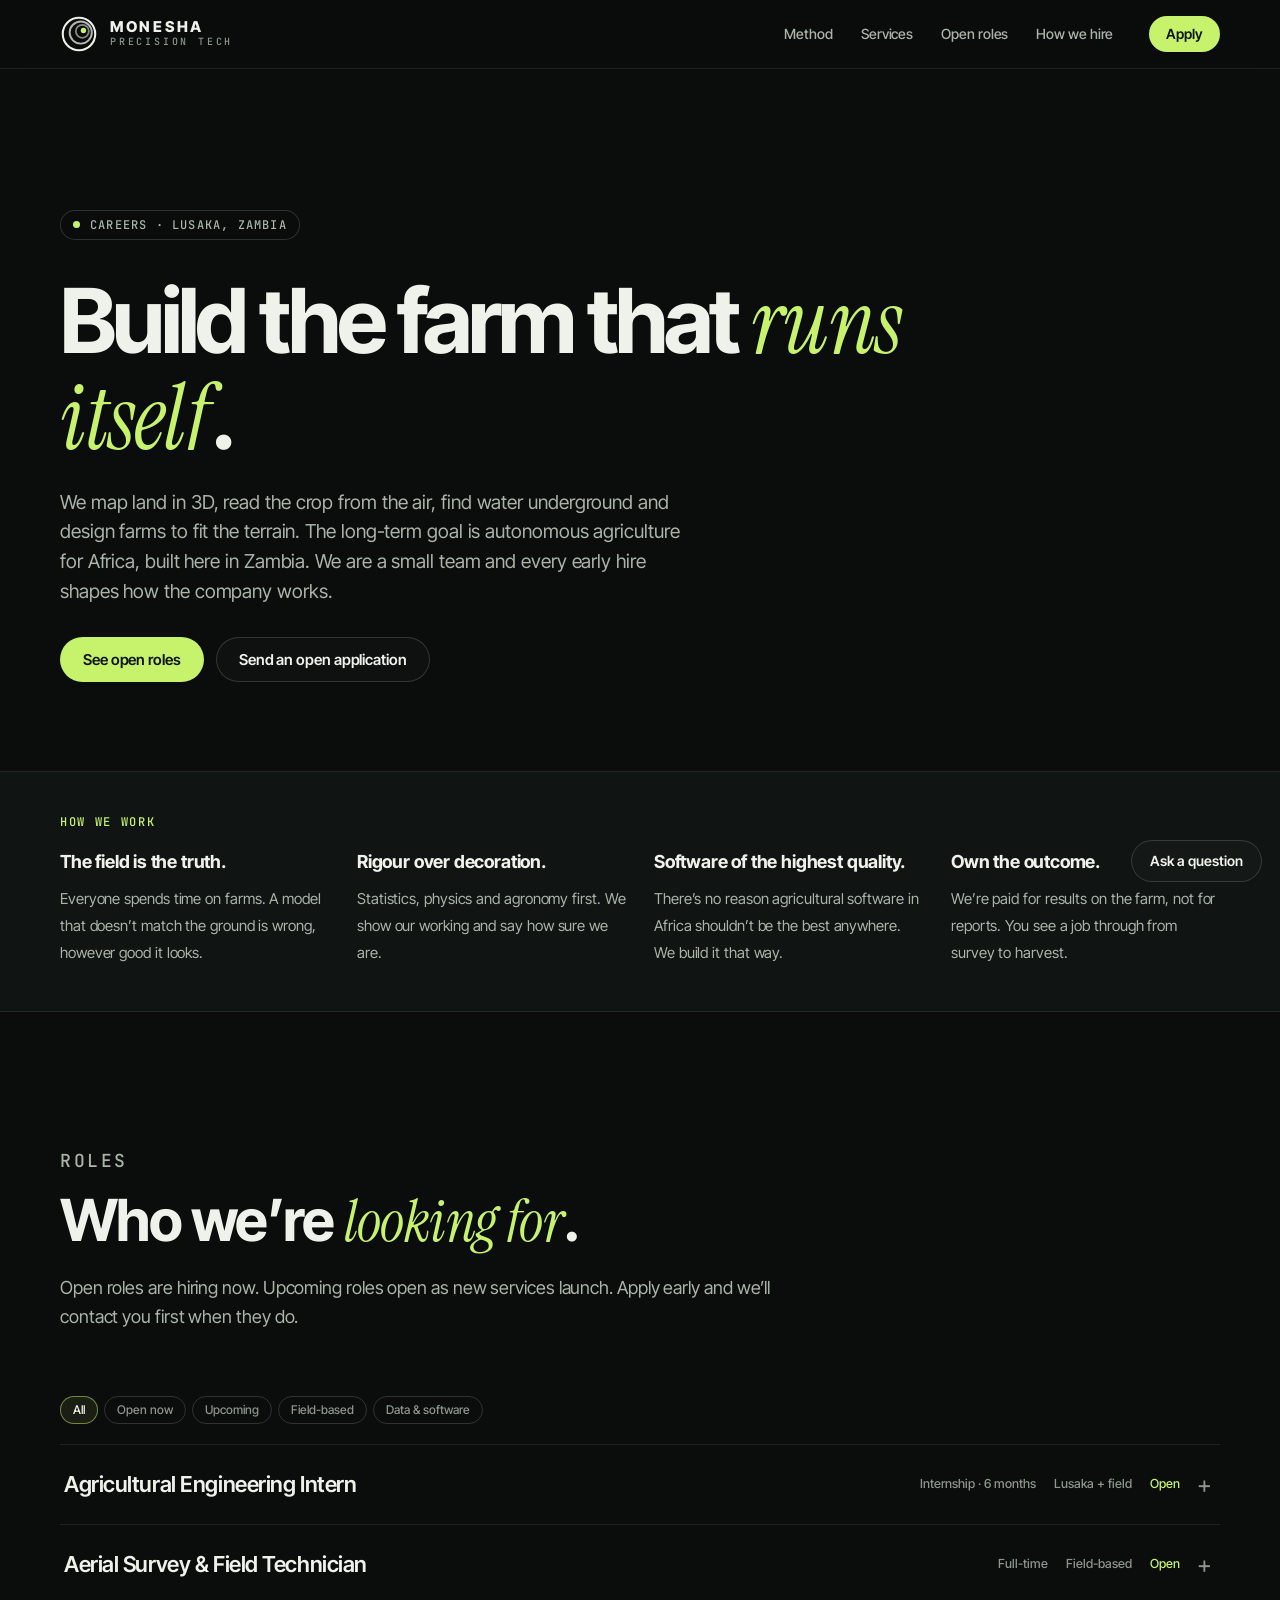
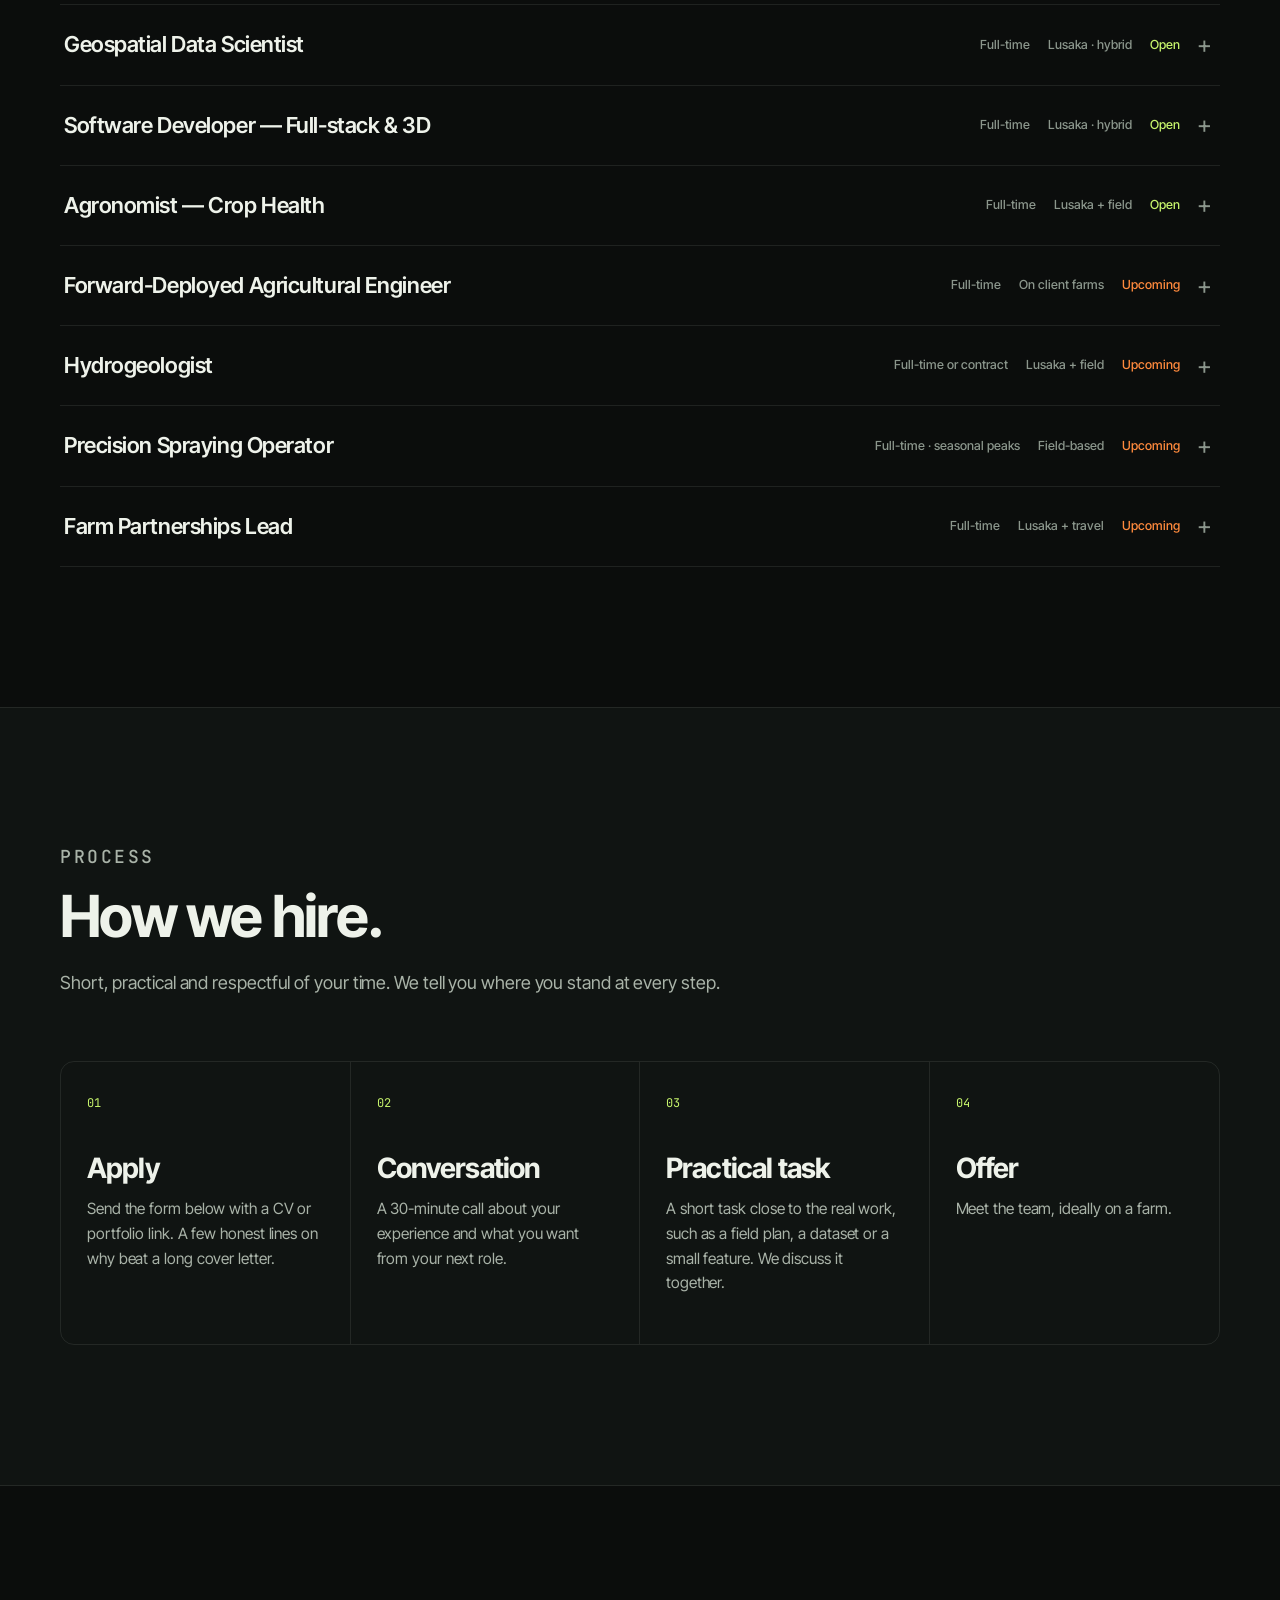
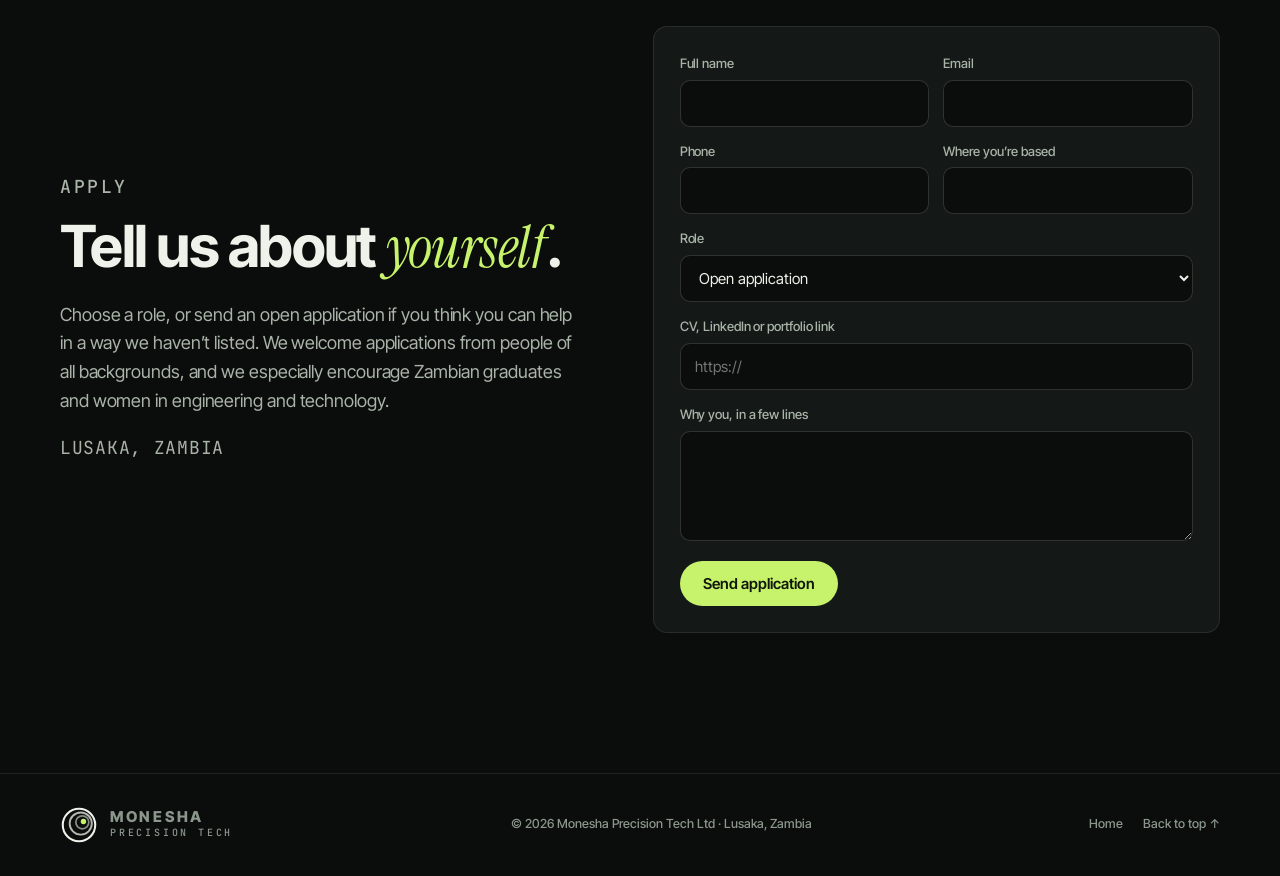
==== commit fcc0ffde: "Simpler home, service pictures, drone flight, irrigation, assistant Home page is now hero, services," ====
--- a/careers.html
+++ b/careers.html
@@ -41,7 +41,7 @@
       </a>
       <nav class="nav__links" aria-label="Primary">
         <a href="index.html#method">Method</a>
-        <a href="index.html#engage">Services</a>
+        <a href="index.html#services">Services</a>
         <a href="#roles">Open roles</a>
         <a href="#how">How we hire</a>
       </nav>
@@ -49,7 +49,7 @@
       <button class="nav__toggle" aria-label="Open menu" aria-expanded="false" aria-controls="mobile-menu"><span></span><span></span></button>
     </div>
     <nav class="nav__mobile" id="mobile-menu" aria-label="Mobile" hidden>
-      <a href="index.html">Home</a><a href="index.html#engage">Services</a><a href="#roles">Open roles</a><a href="#how">How we hire</a>
+      <a href="index.html">Home</a><a href="index.html#services">Services</a><a href="#roles">Open roles</a><a href="#how">How we hire</a>
       <a href="#apply" class="btn btn--primary">Apply</a>
     </nav>
   </header>
@@ -331,7 +331,7 @@
           <li class="step"><span class="step__n mono">01</span><h3>Apply</h3><p>Send the form below with a CV or portfolio link. A few honest lines on why beat a long cover letter.</p></li>
           <li class="step"><span class="step__n mono">02</span><h3>Conversation</h3><p>A 30-minute call about your experience and what you want from your next role.</p></li>
           <li class="step"><span class="step__n mono">03</span><h3>Practical task</h3><p>A short task close to the real work, such as a field plan, a dataset or a small feature. We discuss it together.</p></li>
-          <li class="step"><span class="step__n mono">04</span><h3>Offer</h3><p>Meet the team, ideally on a farm. A decision within a week of the final conversation.</p></li>
+          <li class="step"><span class="step__n mono">04</span><h3>Offer</h3><p>Meet the team, ideally on a farm.</p></li>
         </ol>
       </div>
     </section>
@@ -345,7 +345,7 @@
           <ul class="contact-list" data-contact-group>
             <li><a data-contact="email" hidden><span class="mono">Email</span><span data-value></span></a></li>
           </ul>
-          <p class="mono small">Lusaka, Zambia · every application gets a reply</p>
+          <p class="mono small">Lusaka, Zambia</p>
         </div>
         <form class="form card" id="apply-form" novalidate>
           <div class="form__grid">
@@ -382,6 +382,7 @@
     <div class="wrap footer__inner">
       <a class="brand" href="index.html"><svg class="brand__mark" viewBox="0 0 48 48" fill="none" aria-hidden="true"><circle cx="24" cy="24" r="20.5" stroke="currentColor" stroke-width="2.6"/><circle cx="26.2" cy="22.2" r="14" stroke="currentColor" stroke-width="2.4" opacity=".75"/><circle cx="28.2" cy="20.6" r="8.2" stroke="currentColor" stroke-width="2.2" opacity=".55"/><circle cx="29.6" cy="19.5" r="3.4" class="brand__dot"/></svg><span class="brand__word">MONESHA<small>PRECISION TECH</small></span></a>
       <p class="mono">© <span id="year">2026</span> Monesha Precision Tech Ltd · Lusaka, Zambia</p>
+      <ul class="social" data-social aria-label="Social media" hidden></ul>
       <nav class="footer__links" aria-label="Footer">
         <a class="mono" data-contact="email" hidden><span data-value></span></a>
         <a class="mono" href="index.html">Home</a>
--- a/css/styles.css
+++ b/css/styles.css
@@ -90,7 +90,7 @@
 .nav__mobile[hidden] { display: none; }
 .nav__mobile a:not(.btn) { padding: 12px 0; text-decoration: none; border-bottom: 1px solid var(--line); font-weight: 500; }
 .nav__mobile .btn { margin-top: 14px; }
-@media (max-width: 960px) {
+@media (max-width: 1120px) {
   .nav__links, .nav__inner > .btn { display: none; }
   .nav__toggle { display: flex; }
 }
@@ -495,3 +495,290 @@
   .seg button { text-align: center; }
   .ba__more { display: none; }
 }
+
+/* ================================================================== */
+/* v3: palette extensions, survey-sheet theme, type voices             */
+/* ================================================================== */
+:root {
+  /* Earth palette, taken from the land itself. Used for illustration and
+     accents in print/report contexts, never for data encoding. */
+  --laterite: #b5562e;
+  --miombo: #4f6b3a;
+  --river: #2f6fb0;
+  --grass: #d2b25a;
+  /* Label voice: sans, sentence case. Mono is reserved for data. */
+  --label: 500 12.5px/1.35 var(--font);
+}
+/* Light "survey sheet" theme: report pages, printouts and the platform's light mode */
+.theme-sheet, [data-theme="sheet"] {
+  --bg: #f6f3ea; --bg-2: #efeadd; --surface: #fffdf7;
+  --line: rgba(20, 24, 18, 0.10); --line-2: rgba(20, 24, 18, 0.18);
+  --ink: #15180f; --ink-2: #474c40; --ink-3: #5f6657;
+  --accent: #4d7a12; --accent-ink: #f6f3ea;
+  color-scheme: light; color: var(--ink);
+}
+
+/* Fewer shouting labels: these were uppercase mono; now quiet sans */
+.stats dt, .viewer__bar, .step__out, .svc__meta, .caption, .facts__src, .fit__note,
+.hud__note, .feed__head, .ba__label, .contact-list .mono, .footer p, .footer a, .footer button,
+.layer-legend, .role__meta, .range .mono, .legend--flat .mono, .road span {
+  font: var(--label) !important; text-transform: none !important; letter-spacing: 0 !important;
+}
+.stats dt { color: var(--ink-3); }
+.ba__label--r { color: var(--accent); }
+
+/* ---------------- Posters and low-data mode ---------------- */
+.poster { position: absolute; inset: 0; width: 100%; height: 100%; object-fit: cover; z-index: 0; transition: opacity .5s; }
+.hero__stage .poster { object-position: 70% 50%; }
+.hero__stage canvas, .viewer__canvas canvas, .sky canvas { position: relative; z-index: 1; }
+.viewer__canvas canvas { position: absolute; inset: 0; }
+:not(.is-loading) > .poster { opacity: 0; pointer-events: none; }
+.js .is-loading:has(.poster)::before { opacity: .6; }
+.is-loading:has(.poster)::after { top: auto; bottom: 14px; transform: translateX(-50%); }
+.load3d { display: none; position: absolute; left: 50%; bottom: 14px; transform: translateX(-50%); z-index: 3;
+  padding: 10px 16px; border-radius: 999px; border: 1px solid var(--line-2); background: rgba(11,13,12,.8); color: var(--ink);
+  font: 600 13px/1 var(--font); cursor: pointer; backdrop-filter: blur(8px); }
+.load3d:hover { border-color: var(--accent); color: var(--accent); }
+.lite .load3d { display: inline-block; }
+.lite .is-loading::before, .lite .is-loading::after { display: none; }
+.hud__load { display: none; }
+.lite .hud__load { display: inline-flex; }
+.lite .hud__play, .lite .hud__more-btn, .lite .stats, .lite .hud__more { display: none !important; }
+.no-webgl .load3d, .no-webgl .hud { display: none !important; }
+.lite-switch { background: none; border: 0; padding: 0; cursor: pointer; color: var(--ink-3); }
+.lite-switch:hover { color: var(--ink); }
+.lite-switch [data-state] { color: var(--ink); }
+
+/* ---------------- Hero controls ---------------- */
+.hud__bar { display: flex; align-items: center; gap: 12px 16px; flex-wrap: wrap; }
+.hud__play { display: inline-flex; align-items: center; gap: 10px; padding: 10px 16px 10px 12px; border-radius: 999px; border: 0;
+  background: var(--accent); color: var(--accent-ink); font: 600 14px/1 var(--font); cursor: pointer; transition: box-shadow .2s; }
+.hud__play:hover { box-shadow: 0 0 0 6px rgba(198,243,107,0.14); }
+.hud__play-i { width: 0; height: 0; border-style: solid; border-width: 6px 0 6px 10px; border-color: transparent transparent transparent currentColor; }
+.hud__play[aria-pressed="true"] .hud__play-i { width: 10px; height: 12px; border: 0; border-left: 3px solid; border-right: 3px solid; }
+.hud__stage { font: 500 13px/1.2 var(--mono); color: var(--accent); letter-spacing: .02em; }
+.hud__more-btn { margin-left: auto; background: none; border: 1px solid var(--line-2); color: var(--ink-2); border-radius: 999px;
+  padding: 9px 14px; font: 500 13px/1 var(--font); cursor: pointer; display: inline-flex; align-items: center; gap: 8px; }
+.hud__more-btn::after { content: ''; width: 6px; height: 6px; border-right: 1.5px solid; border-bottom: 1.5px solid; transform: rotate(45deg) translateY(-2px); transition: transform .2s; }
+.hud__more-btn[aria-expanded="true"]::after { transform: rotate(-135deg) translate(-1px, -1px); }
+.hud__more-btn:hover { color: var(--ink); border-color: var(--ink-3); }
+.hud__more { display: grid; gap: 12px; border-top: 1px solid var(--line); padding-top: 12px; }
+.hud__more[hidden] { display: none; }
+.hud__row--time { grid-template-columns: auto 1fr; }
+.hud__row--time label { font: var(--label); color: var(--ink-3); }
+.stats { border-top: 0; padding-top: 0; }
+@media (max-width: 760px) {
+  .hud__more-btn { margin-left: 0; }
+  .hud__stage { flex-basis: 100%; order: 3; }
+}
+
+/* ---------------- Services strip ---------------- */
+.svc-strip { border-bottom: 1px solid var(--line); background: var(--bg); }
+.svc-strip ol { list-style: none; margin: 0; padding: 0; display: grid; grid-template-columns: repeat(6, 1fr); }
+.svc-strip li + li { border-left: 1px solid var(--line); }
+.svc-strip a { display: flex; flex-direction: column; gap: 6px; padding: 18px 16px; text-decoration: none; font-weight: 600; font-size: 14.5px; letter-spacing: -0.01em; transition: background .2s, color .2s; height: 100%; }
+.svc-strip a:hover { background: rgba(198,243,107,0.05); color: var(--accent); }
+.svc-strip .mono { color: var(--accent); font-size: 11px; }
+.svc-strip em { font-style: normal; font: 500 11px/1 var(--font); color: var(--warn); margin-left: 4px; }
+@media (max-width: 960px) { .svc-strip ol { grid-template-columns: repeat(3, 1fr); } .svc-strip li:nth-child(4) { border-left: 0; } .svc-strip li:nth-child(n+4) { border-top: 1px solid var(--line); } }
+@media (max-width: 560px) { .svc-strip ol { grid-template-columns: 1fr 1fr; } .svc-strip li:nth-child(odd) { border-left: 0; } .svc-strip li:nth-child(4) { border-left: 1px solid var(--line); } .svc-strip li:nth-child(n+3) { border-top: 1px solid var(--line); } .svc-strip a { padding: 14px 12px; font-size: 14px; } }
+.svc__item:target { border-color: var(--accent); box-shadow: 0 0 0 4px rgba(198,243,107,0.12); }
+
+/* ---------------- What you receive ---------------- */
+.receive { display: grid; grid-template-columns: 1fr 1.05fr; gap: clamp(32px, 6vw, 80px); align-items: start; }
+@media (max-width: 960px) { .receive { grid-template-columns: 1fr; } }
+.receive__h { font-size: 20px; letter-spacing: -0.02em; margin: 0 0 18px; }
+.receive__h:not(:first-child) { margin-top: 40px; }
+.timeline { list-style: none; margin: 0; padding: 0; display: grid; }
+.timeline li { display: grid; grid-template-columns: 92px 1fr; column-gap: 18px; padding: 0 0 20px; position: relative; }
+.timeline li::before { content: ''; position: absolute; left: 99px; top: 7px; bottom: -7px; width: 1.5px; background: var(--line-2); }
+.timeline li:last-child::before { display: none; }
+.timeline li::after { content: ''; position: absolute; left: 95px; top: 4px; width: 9px; height: 9px; border-radius: 50%; background: var(--bg); border: 1.5px solid var(--accent); }
+.timeline__t { grid-row: span 2; font: 500 12px/1.4 var(--mono); color: var(--ink-3); padding-top: 1px; }
+.timeline b { font-weight: 600; padding-left: 14px; }
+.timeline p { margin: 4px 0 0; padding-left: 14px; color: var(--ink-2); font-size: 15px; grid-column: 2; }
+.receive__note { color: var(--ink-3); font-size: 13.5px; margin-top: 4px; }
+.receive__price { margin-top: 28px; padding: 16px 18px; border: 1px solid var(--line-2); border-radius: 12px; color: var(--ink-2); font-size: 15px; }
+.receive__price b { color: var(--ink); }
+
+.report { margin: 0; }
+.report__stack { position: relative; padding: 0 0 8% 8%; }
+.sheet { --bg: #f6f3ea; --ink: #15180f; --ink-2: #474c40; --ink-3: #5f6657; --line: rgba(20,24,18,.12);
+  background: #fbf8f0; color: var(--ink); border-radius: 6px; padding: 7% 7% 6%; aspect-ratio: 1 / 1.3; overflow: hidden;
+  box-shadow: 0 30px 60px -30px rgba(0,0,0,.8), 0 0 0 1px rgba(255,255,255,.04); display: flex; flex-direction: column; }
+.sheet--back { position: absolute; right: 0; top: 0; width: 82%; transform: rotate(3deg) translate(6%, 4%); opacity: .92; font-size: 11px; }
+.sheet--front { position: relative; width: 86%; transform: rotate(-1.5deg); }
+.sheet img { width: 100%; aspect-ratio: 16 / 10; object-fit: cover; border-radius: 3px; margin: 4% 0; }
+.sheet__brand { display: flex; align-items: center; gap: 10px; }
+.sheet__brand svg { width: 30px; height: 30px; color: #15180f; }
+.sheet__brand .brand__dot { fill: #4d7a12; }
+.sheet__brand span { display: flex; flex-direction: column; font-weight: 800; letter-spacing: .16em; font-size: 12px; line-height: 1.15; }
+.sheet__brand small { font: 500 7.5px/1.4 var(--mono); letter-spacing: .24em; color: var(--ink-3); }
+.sheet__kicker { margin: 9% 0 4px; font: 600 11px/1.3 var(--font); color: #4d7a12; text-transform: uppercase; letter-spacing: .08em; }
+.sheet__title { margin: 0; font-size: clamp(20px, 2.4vw, 28px); letter-spacing: -0.03em; line-height: 1.05; }
+.sheet__facts { display: grid; grid-template-columns: 1fr 1fr; gap: 10px 16px; margin: 2% 0 0; }
+.sheet__facts dt { font-size: 11px; color: var(--ink-3); }
+.sheet__facts dd { margin: 2px 0 0; font-weight: 700; font-size: 17px; font-variant-numeric: tabular-nums; }
+.sheet__foot { margin: auto 0 0; padding-top: 10px; border-top: 1px solid var(--line); font-size: 11px; color: var(--ink-3); }
+.sheet__run { display: flex; justify-content: space-between; color: var(--ink-3); border-bottom: 1px solid var(--line); padding-bottom: 6px; }
+.sheet h4 { margin: 8% 0 0; font-size: 15px; letter-spacing: -0.01em; }
+.sheet table { width: 100%; border-collapse: collapse; font-size: 10.5px; }
+.sheet th { text-align: left; color: var(--ink-3); font-weight: 500; border-bottom: 1px solid var(--line); padding: 4px 4px 4px 0; }
+.sheet td { padding: 5px 4px 5px 0; border-bottom: 1px solid var(--line); }
+.report figcaption { margin-top: 18px; color: var(--ink-3); font-size: 13px; text-align: center; }
+
+/* ---------------- About ---------------- */
+.about__grid { display: grid; grid-template-columns: 0.8fr 1.2fr; gap: clamp(32px, 6vw, 96px); align-items: center; }
+.about__mark { aspect-ratio: 1; max-width: 360px; width: 100%; margin: 0 auto; display: grid; place-items: center; border-radius: 50%;
+  background: radial-gradient(closest-side, rgba(198,243,107,0.07), transparent 70%); }
+.about__mark svg { width: 78%; height: 78%; color: var(--ink); }
+.about__text p { color: var(--ink-2); font-size: 18px; max-width: 620px; }
+.about__text h2 em { font-size: 1.05em; }
+.about__facts { list-style: none; padding: 0; margin: 28px 0; display: grid; grid-template-columns: repeat(3, 1fr); gap: 20px; border-top: 1px solid var(--line); padding-top: 22px; }
+.about__facts li { color: var(--ink-3); font-size: 14px; }
+.about__facts b { display: block; color: var(--ink); font-size: 16px; margin-bottom: 4px; }
+.link-arrow { color: var(--accent); text-decoration: none; font-weight: 600; }
+.link-arrow::after { content: ' →'; }
+.link-arrow:hover { text-decoration: underline; text-underline-offset: 4px; }
+@media (max-width: 860px) { .about__grid { grid-template-columns: 1fr; } .about__mark { max-width: 200px; } .about__facts { grid-template-columns: 1fr; } }
+
+/* ---------------- Two-step form ---------------- */
+.form__steps { list-style: none; padding: 0; margin: 0 0 22px; display: flex; gap: 8px; counter-reset: st; }
+.form__steps li { flex: 1; counter-increment: st; padding-top: 10px; border-top: 2px solid var(--line-2); font: var(--label); color: var(--ink-3); }
+.form__steps li::before { content: counter(st) ' · '; }
+.form__steps li[aria-current], .form__steps li.is-done { border-color: var(--accent); color: var(--ink); }
+.form__step { border: 0; padding: 0; margin: 0; min-width: 0; }
+.form__step[hidden] { display: none; }
+.opt { font-weight: 400; color: var(--ink-3); font-size: 12px; }
+.form__hint { margin: 14px 0 0; font-size: 13.5px; color: var(--ink-3); }
+.form__actions { display: flex; gap: 10px; flex-wrap: wrap; }
+.pin__btns { display: flex; flex-wrap: wrap; align-items: center; gap: 8px; }
+.pin__val { color: var(--accent); font-size: 12px; }
+.pin__map { margin-top: 10px; height: 260px; border-radius: 10px; overflow: hidden; border: 1px solid var(--line-2); background: var(--bg); color: var(--ink-3); }
+.pin__map[hidden] { display: none; }
+.form .btn--sm { padding: 9px 14px; }
+
+/* ---------------- Phone action bar ---------------- */
+.actionbar { display: none; }
+@media (max-width: 760px) {
+  .actionbar { display: flex; gap: 8px; position: fixed; left: 12px; right: 12px; bottom: max(12px, env(safe-area-inset-bottom)); z-index: 60;
+    padding: 8px; border-radius: 999px; background: rgba(14,18,16,.88); border: 1px solid var(--line-2); backdrop-filter: blur(14px);
+    transform: translateY(160%); transition: transform .35s cubic-bezier(.2,.8,.2,1); }
+  .actionbar.is-on { transform: none; }
+  .actionbar .btn { flex: 1; padding: 12px 14px; }
+  .actionbar [hidden] { display: none; }
+  .footer { padding-bottom: 96px; }
+}
+.viewer__tools, .sky__pins, .sky__scan { z-index: 2; }
+.hero__fade { z-index: 1; }
+.hero__stage canvas { z-index: 0; }
+.nav__links a, .nav .btn, .brand__word { white-space: nowrap; }
+.pin__map img { max-width: none !important; }
+.pin__map .leaflet-control-attribution { font-size: 10px; }
+@media (max-width: 560px) { .sheet--front { aspect-ratio: auto; width: 92%; } .sheet--back { width: 78%; } .report__stack { padding-left: 2%; } .sheet__facts dd { font-size: 15px; } }
+
+/* ---------------- Method story: sticky twin + scrolling chapters ---------------- */
+.story { padding-bottom: clamp(40px, 6vw, 80px); }
+.story__body { display: grid; grid-template-columns: 1.25fr 0.75fr; gap: clamp(28px, 5vw, 72px); align-items: start; }
+.story__stage { position: sticky; top: 88px; height: calc(100svh - 112px); min-height: 420px; }
+.story__frame { position: relative; height: 100%; border: 1px solid var(--line-2); border-radius: var(--radius); overflow: hidden;
+  background: radial-gradient(80% 70% at 50% 40%, #16201c, #0d100f); }
+.story__frame canvas { position: absolute; inset: 0; width: 100%; height: 100%; display: block; z-index: 1; }
+.story__still { position: absolute; inset: 0; width: 100%; height: 100%; object-fit: cover; opacity: 0; transition: opacity .6s; z-index: 0; }
+.story__still.is-active { opacity: 1; }
+.story__frame:not(.is-loading) .story__still { opacity: 0; }
+.story__frame.is-loading::after { top: auto; bottom: 56px; transform: translateX(-50%); }
+.story__hud { position: absolute; left: 16px; right: 16px; bottom: 14px; z-index: 2; display: flex; justify-content: space-between; align-items: center; pointer-events: none; }
+.story__cap { font: 500 12px/1 var(--mono); letter-spacing: .06em; text-transform: uppercase; color: var(--accent);
+  padding: 8px 10px; border-radius: 8px; background: rgba(11,13,12,.72); backdrop-filter: blur(8px); }
+.story__dots { list-style: none; margin: 0; padding: 8px 10px; display: flex; gap: 6px; border-radius: 999px; background: rgba(11,13,12,.72); }
+.story__dots li { width: 7px; height: 7px; border-radius: 50%; background: var(--ink-3); transition: background .3s, width .3s; }
+.story__dots li.is-on { background: var(--accent); width: 20px; border-radius: 4px; }
+.lite .story__frame .load3d { bottom: 56px; }
+
+.story__steps { list-style: none; margin: 0; padding: 0; }
+.story__step { min-height: 78svh; display: flex; flex-direction: column; justify-content: center; padding: 24px 0; opacity: .35; transition: opacity .4s; }
+.story__step:first-child { min-height: 60svh; justify-content: flex-start; padding-top: 12vh; }
+.story__step:last-child { min-height: 70svh; }
+.story__step.is-on { opacity: 1; }
+.story__step h3 { font-size: clamp(30px, 3.4vw, 44px); margin: 18px 0 14px; }
+.story__step p { color: var(--ink-2); font-size: 17px; }
+.story__step .step__out { color: var(--ink-3) !important; padding-top: 12px; border-top: 1px dashed var(--line-2); margin: 6px 0 14px; }
+.story__step .step__n { color: var(--accent); }
+.story__step .link-arrow { align-self: flex-start; font-size: 15px; }
+@media (prefers-reduced-motion: reduce) { .story__step { opacity: 1; } }
+
+/* Narrow screens: the twin pins to the top, chapters scroll underneath it */
+@media (max-width: 860px) {
+  .story__body { display: block; }
+  .story__stage { top: 68px; height: 44svh; min-height: 260px; z-index: 5; margin: 0 calc(-1 * var(--gutter)); }
+  .story__frame { border-radius: 0; border-inline: 0; }
+  .story__step { min-height: 64svh; padding: 28px 0; }
+  .story__step:first-child { min-height: 50svh; padding-top: 32px; }
+  .story__step p { font-size: 16px; }
+}
+.no-webgl .story__frame canvas { display: none; }
+
+/* Story chapters: full-contrast text; the active chapter is marked by an accent bar */
+.story__step { opacity: 1; border-left: 2px solid var(--line-2); padding-left: 22px; transition: border-color .4s; }
+.story__step.is-on { border-left-color: var(--accent); }
+.story__step:not(.is-on) h3 { color: var(--ink-2); }
+.watch__cta { margin: 40px 0 0; display: flex; align-items: center; gap: 16px; flex-wrap: wrap; color: var(--ink-3); font-size: 14px; }
+
+/* ---------------- v5: simple home, service pictures, location, assistant ---------------- */
+.hero--simple .hero__content { align-self: center; }
+.hero__tag { position: absolute; right: var(--gutter); bottom: 18px; z-index: 2; margin: 0; font: var(--label); color: var(--ink-3); }
+.shots { list-style: none; margin: 0; padding: 0; display: grid; grid-template-columns: repeat(3, 1fr); gap: 20px; }
+.shot { border: 1px solid var(--line); border-radius: var(--radius); overflow: hidden; background: var(--surface); scroll-margin-top: 90px; }
+.shot:target { border-color: var(--accent); }
+.shot figure { margin: 0; position: relative; aspect-ratio: 3 / 2; background: #0d100f; }
+.shot img { display: block; width: 100%; height: 100%; object-fit: cover; }
+.shot figcaption { position: absolute; left: 10px; bottom: 10px; padding: 4px 8px; border-radius: 6px; background: rgba(11,13,12,.78); font: 500 11px/1.2 var(--font); color: var(--ink-2); }
+.shot__body { padding: 20px; }
+.shot h3 { font-size: 21px; letter-spacing: -0.02em; margin: 0; }
+.shot__st { display: block; margin: 6px 0 10px; font: var(--label); color: var(--accent); }
+.shot__st.is-soon { color: var(--warn); }
+.shot p { color: var(--ink-2); font-size: 15.5px; margin: 0 0 10px; }
+.card__more summary { cursor: pointer; color: var(--accent); font-weight: 600; font-size: 15px; }
+.card__more ul { margin: 10px 0 0; padding-left: 18px; color: var(--ink-2); font-size: 15px; }
+.card__more li { margin-bottom: 8px; } .card__more b { color: var(--ink); }
+.why__h { margin: 64px 0 24px; font-size: 24px; letter-spacing: -0.02em; }
+@media (max-width: 960px) { .shots { grid-template-columns: 1fr 1fr; } }
+@media (max-width: 600px) { .shots { grid-template-columns: 1fr; } .hero__tag { position: static; padding: 0 var(--gutter) 12px; order: 4; } }
+.about__lead { color: var(--ink); }
+.flow { list-style: none; margin: 24px 0; padding: 0; display: grid; grid-template-columns: repeat(3, 1fr); gap: 8px; counter-reset: f; }
+.flow li { counter-increment: f; border: 1px solid var(--line-2); border-radius: 10px; padding: 10px 12px; font-size: 13px; color: var(--ink-2); }
+.flow b { display: block; color: var(--ink); font-size: 14.5px; } .flow b::before { content: counter(f) '. '; color: var(--accent); }
+@media (max-width: 560px) { .flow { grid-template-columns: 1fr 1fr; } }
+.legend[hidden] { display: none; }
+.pick { display: grid; gap: 6px; } .pick label { font-size: 14px; color: var(--ink-2); }
+.pick select { width: 100%; padding: 9px 10px; border-radius: 10px; border: 1px solid var(--line-2); background: var(--bg); color: var(--ink); font: 400 14px/1.3 var(--font); }
+.locate { display: grid; gap: 12px; min-width: 0; } .locate__h { margin: 0; font-size: 13px; font-weight: 500; color: var(--ink-2); }
+.pin__tools[hidden] { display: none; } .pin__tools { display: grid; gap: 10px; }
+.pin__search { display: flex; gap: 8px; } .pin__search input { min-width: 0; }
+.pin__results { list-style: none; margin: 0; padding: 0; font-size: 14px; color: var(--ink-2); }
+.pin__results button { width: 100%; text-align: left; padding: 9px 0; border: 0; border-bottom: 1px solid var(--line); background: none; color: var(--ink); font: 400 14px/1.35 var(--font); cursor: pointer; }
+.pin__map { z-index: 0; isolation: isolate; margin: 0; } .pin__val { margin: 0; } .pin__val:empty { display: none; }
+.social { list-style: none; display: flex; gap: 8px; margin: 0; padding: 0; } .social[hidden] { display: none; }
+.social a { display: grid; place-items: center; width: 40px; height: 40px; border: 1px solid var(--line-2); border-radius: 50%; } .social svg { width: 18px; height: 18px; }
+.assist__open { position: fixed; right: 18px; bottom: 18px; z-index: 55; padding: 13px 18px; border-radius: 999px; border: 1px solid var(--line-2); background: var(--surface); color: var(--ink); font: 600 14px/1 var(--font); cursor: pointer; }
+.assist__open:hover { border-color: var(--accent); }
+.assist__panel { position: fixed; right: 18px; bottom: 74px; z-index: 70; width: min(380px, calc(100vw - 24px)); height: min(540px, calc(100svh - 150px)); display: flex; flex-direction: column; border: 1px solid var(--line-2); border-radius: 16px; background: var(--bg-2); box-shadow: 0 24px 70px -20px #000; overflow: hidden; }
+.assist__panel[hidden] { display: none; }
+.assist__head { display: flex; justify-content: space-between; align-items: center; padding: 12px 16px; border-bottom: 1px solid var(--line); }
+.assist__head span { display: block; font-size: 12.5px; color: var(--ink-3); }
+.assist__x { width: 40px; height: 40px; border: 0; background: none; color: var(--ink); font-size: 24px; cursor: pointer; }
+.assist__log { flex: 1; min-height: 0; overflow: auto; padding: 14px 16px; display: flex; flex-direction: column; gap: 10px; }
+.assist__msg { max-width: 88%; padding: 10px 13px; border-radius: 13px; background: var(--surface); font-size: 14.5px; line-height: 1.5; }
+.assist__msg--me { align-self: flex-end; background: var(--accent); color: var(--accent-ink); }
+.assist__msg a { display: block; margin-top: 7px; color: var(--accent); font-weight: 600; }
+.assist__hints { display: flex; gap: 6px; overflow-x: auto; padding: 0 16px 10px; flex: none; } .assist__hints .chip { white-space: nowrap; flex: none; color: var(--ink-2); }
+.assist form { display: flex; gap: 8px; padding: 12px; border-top: 1px solid var(--line); }
+.assist input { flex: 1; min-width: 0; padding: 10px 12px; border-radius: 10px; border: 1px solid var(--line-2); background: var(--bg); color: var(--ink); font: 400 16px/1.3 var(--font); }
+@media (max-width: 760px) { .assist__open { right: 12px; bottom: 92px; padding: 12px 15px; } .assist__panel { right: 12px; bottom: 148px; height: min(480px, calc(100svh - 230px)); } }
+@media print { .assist, .actionbar { display: none; } }
+@media (min-width: 761px) { .hero__stage.is-loading { position: absolute; } }
+.viewer__canvas.is-loading, .sky.is-loading { position: relative; }
+.hero__tag { right: auto; left: 50%; transform: translateX(-50%); }
+@media (max-width: 600px) { .hero__tag { transform: none; left: auto; } }
+.about .ticks { margin-bottom: 24px; }
